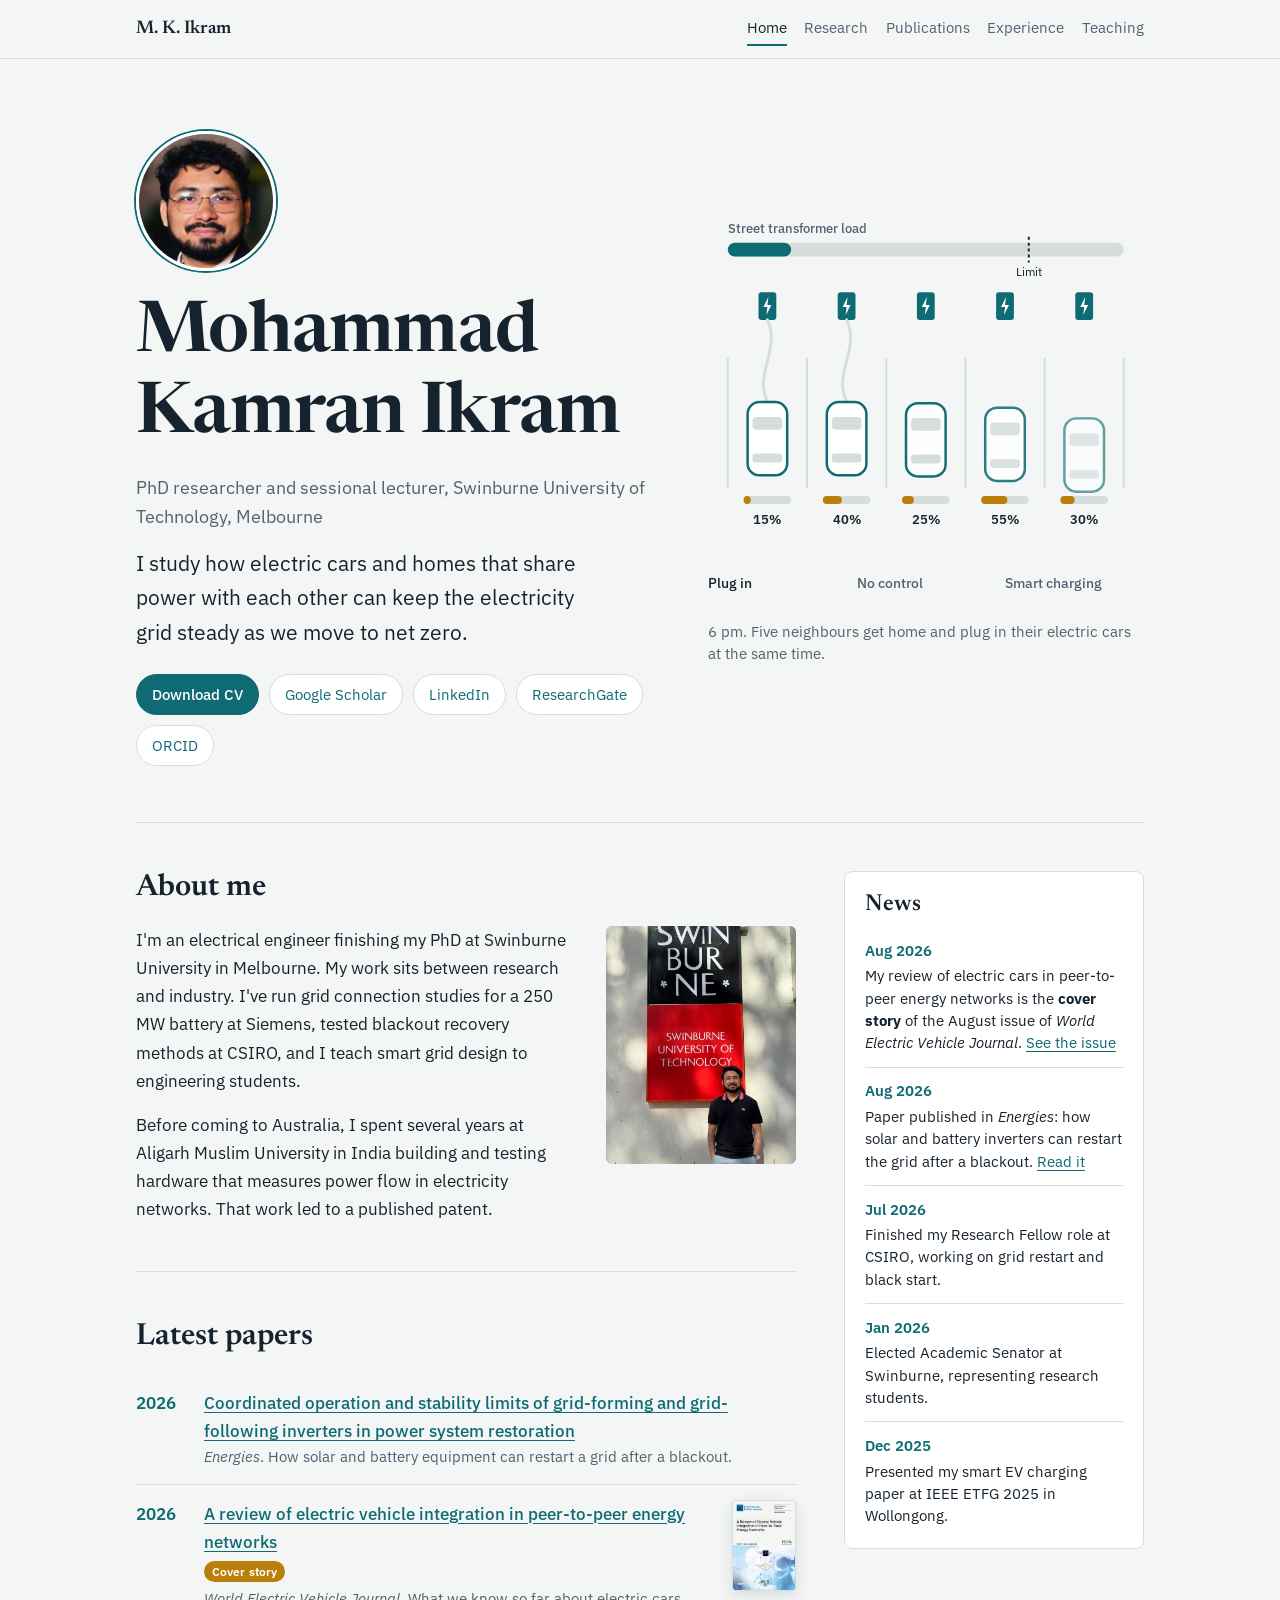
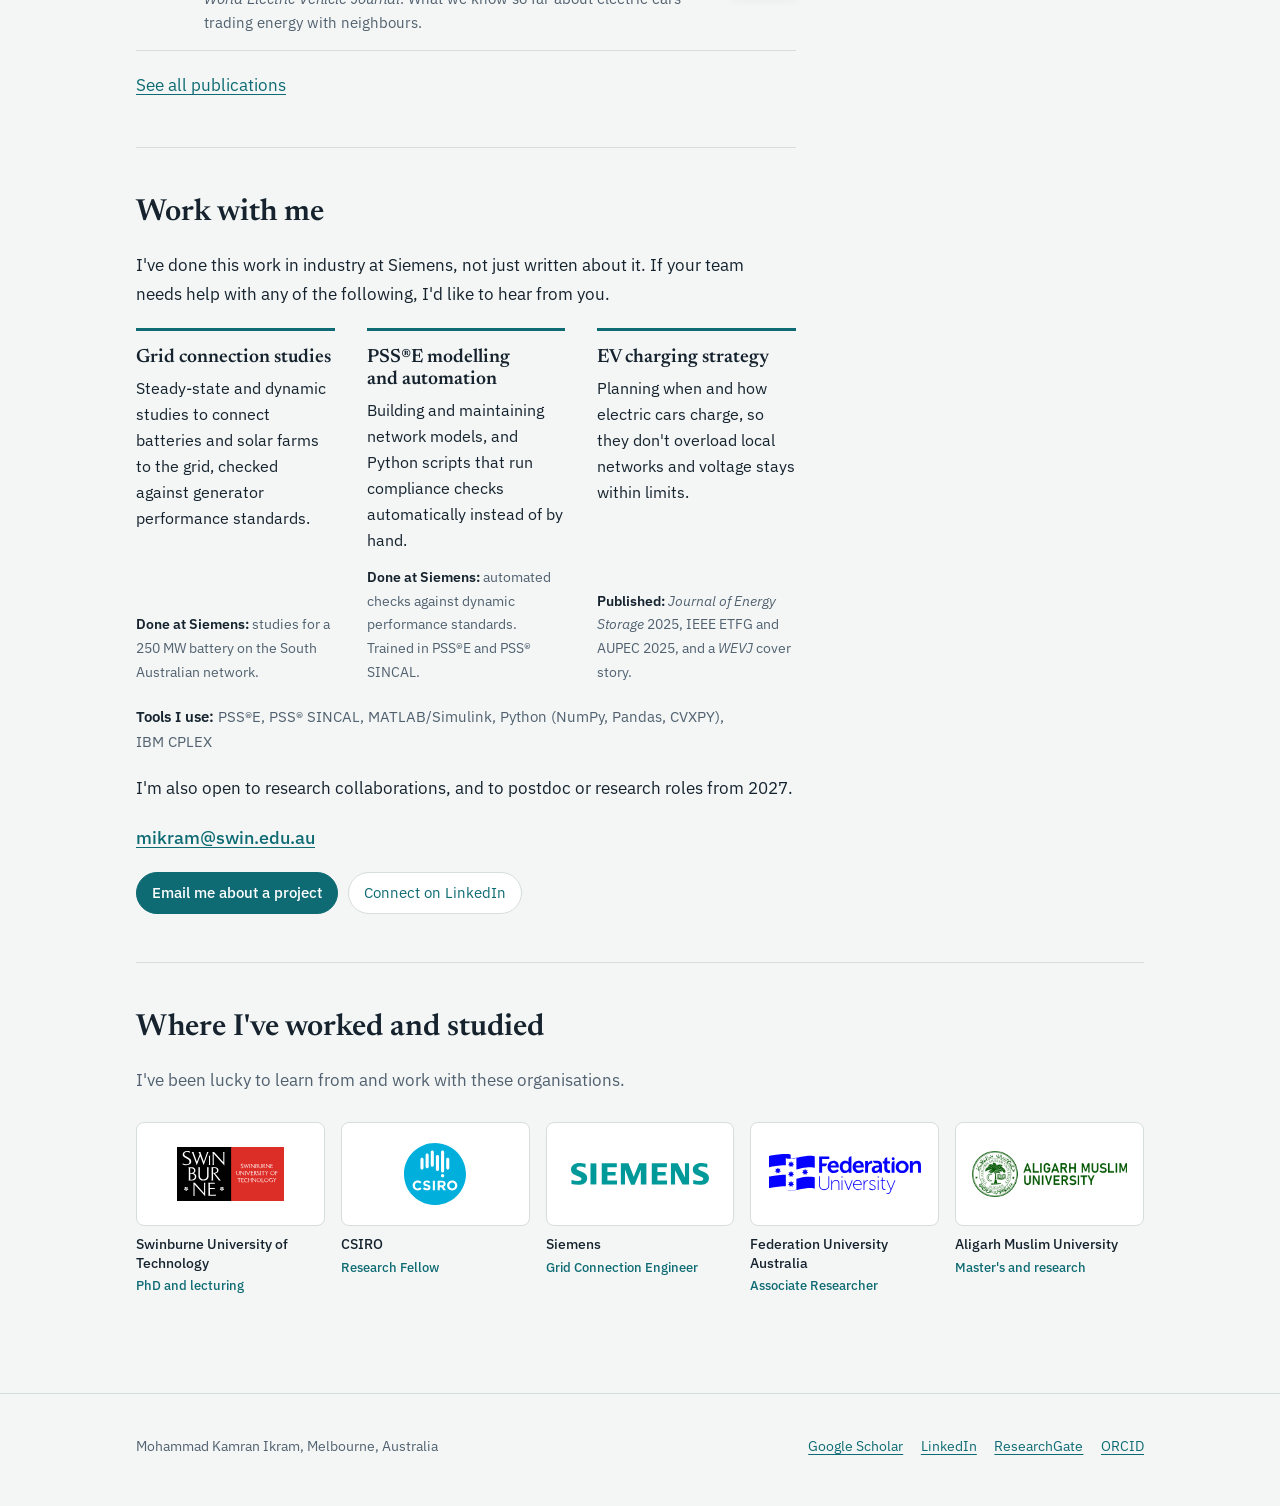
==== index.html @ 66c436cf "Preview: News as a sidebar on the home page Co-Authored-By: Claude Opus 5.5 <noreply@anthropic.com> " ====
<!doctype html>
<html lang="en">
<head>
<meta charset="utf-8">
<meta name="color-scheme" content="only light">
<meta name="theme-color" content="#F3F6F5">
<meta name="viewport" content="width=device-width, initial-scale=1, viewport-fit=cover">
<title>Mohammad Kamran Ikram</title>
<meta name="description" content="Mohammad Kamran Ikram, PhD researcher at Swinburne University. Electric cars, neighbours sharing energy, and restarting the grid after blackouts.">
<link rel="icon" href="favicon.svg" type="image/svg+xml">
<link rel="icon" href="favicon-32.png" sizes="32x32" type="image/png">
<link rel="apple-touch-icon" href="apple-touch-icon.png">
<link rel="canonical" href="https://kamran-ikram.github.io/">
<meta property="og:type" content="website">
<meta property="og:site_name" content="Mohammad Kamran Ikram">
<meta property="og:title" content="Mohammad Kamran Ikram">
<meta property="og:description" content="Mohammad Kamran Ikram, PhD researcher at Swinburne University. Electric cars, neighbours sharing energy, and restarting the grid after blackouts.">
<meta property="og:url" content="https://kamran-ikram.github.io/">
<meta property="og:image" content="https://kamran-ikram.github.io/images/share.jpg?v=2">
<meta property="og:image:secure_url" content="https://kamran-ikram.github.io/images/share.jpg?v=2">
<meta property="og:image:type" content="image/jpeg">
<meta property="og:image:width" content="1200">
<meta property="og:image:height" content="630">
<meta property="og:image:alt" content="Portrait of Mohammad Kamran Ikram">
<meta name="twitter:card" content="summary_large_image">
<meta name="twitter:image" content="https://kamran-ikram.github.io/images/share.jpg?v=2">
<script type="application/ld+json">
{
  "@context": "https://schema.org",
  "@type": "Person",
  "name": "Mohammad Kamran Ikram",
  "alternateName": [
    "M. K. Ikram",
    "Kamran Ikram"
  ],
  "url": "https://kamran-ikram.github.io/",
  "image": "https://kamran-ikram.github.io/images/kamran-ikram.jpg",
  "email": "mailto:mikram@swin.edu.au",
  "jobTitle": "PhD Candidate in Electrical Engineering",
  "worksFor": {
    "@type": "CollegeOrUniversity",
    "name": "Swinburne University of Technology",
    "url": "https://www.swinburne.edu.au/"
  },
  "affiliation": {
    "@type": "CollegeOrUniversity",
    "name": "Swinburne University of Technology"
  },
  "alumniOf": [
    {
      "@type": "CollegeOrUniversity",
      "name": "Aligarh Muslim University",
      "url": "https://www.amu.ac.in/"
    }
  ],
  "address": {
    "@type": "PostalAddress",
    "addressLocality": "Melbourne",
    "addressRegion": "VIC",
    "addressCountry": "AU"
  },
  "knowsAbout": [
    "Electric vehicle charging",
    "Peer-to-peer energy trading",
    "Smart grids",
    "Power system restoration",
    "Grid-forming inverters",
    "PSS/E power system simulation"
  ],
  "sameAs": [
    "https://scholar.google.com/citations?user=P8dXurkAAAAJ",
    "https://www.linkedin.com/in/mohdkamranikram",
    "https://www.researchgate.net/profile/Mohammad-Kamran-Ikram",
    "https://orcid.org/0000-0001-9830-3517"
  ]
}
</script>
<link rel="preconnect" href="https://fonts.googleapis.com">
<link rel="preconnect" href="https://fonts.gstatic.com" crossorigin>
<link rel="stylesheet" href="https://fonts.googleapis.com/css2?family=IBM+Plex+Sans:wght@400;500;600&family=Newsreader:opsz,wght@6..72,400;6..72,600&display=swap">
<link rel="stylesheet" href="style.css?v=15">
</head>
<body>

<header class="bar">
  <div class="wrap">
    <a class="me" href="index.html">M. K. Ikram</a>
    <nav aria-label="Main">
      <a href="index.html" aria-current="page">Home</a>
      <a href="research.html">Research</a>
      <a href="publications.html">Publications</a>
      <a href="experience.html">Experience</a>
      <a href="teaching.html">Teaching</a>
    </nav>
  </div>
</header>

<main class="wrap">

  <div class="hero">
    <div>
      <img class="portrait" src="images/kamran-ikram.jpg" width="140" height="140" alt="Portrait of Mohammad Kamran Ikram">
      <h1>Mohammad Kamran Ikram</h1>
      <p class="role">PhD researcher and sessional lecturer, Swinburne University of Technology, Melbourne</p>
      <p class="lede">I study how electric cars and homes that share power with each other can keep the electricity grid steady as we move to net zero.</p>
      <div class="links">
        <a class="primary" href="Mohammad-Kamran-Ikram-CV.pdf">Download CV</a>
        <a href="https://scholar.google.com/citations?user=P8dXurkAAAAJ&amp;hl=en">Google Scholar</a>
        <a href="https://www.linkedin.com/in/mohdkamranikram">LinkedIn</a>
        <a href="https://www.researchgate.net/profile/Mohammad-Kamran-Ikram">ResearchGate</a>
        <a href="https://orcid.org/0000-0001-9830-3517">ORCID</a>
      </div>
    </div>

    <figure class="hub-figure" id="ev">
      <svg class="evs" id="evs" viewBox="0 0 440 350" role="img" aria-label="Animation: five electric cars plug in at 6 pm. Without control the street transformer overloads. With smart charging the emptiest batteries charge first and the load stays under the limit." data-phase="arrive">
        <!-- street transformer load gauge -->
        <text class="g-label" x="20" y="24">Street transformer load</text>
        <text class="g-warn" x="420" y="24" text-anchor="end">Overloaded</text>
        <rect class="g-track" x="20" y="34" width="400" height="14" rx="7"/>
        <rect class="g-fill" id="g-fill" x="20" y="34" width="80" height="14" rx="7"/>
        <line class="g-limit" x1="324" y1="28" x2="324" y2="54"/>
        <text class="g-limit-label" x="324" y="68" text-anchor="middle">Limit</text>
        <!-- parking bays, chargers, cars are drawn by the script -->
        <g id="bays"></g>
      </svg>

      <div class="day-steps" role="tablist" aria-label="Charging scenarios">
        <button type="button" role="tab" id="step-0" aria-selected="true"><span>Plug in</span><span class="st-bar"><i></i></span></button>
        <button type="button" role="tab" id="step-1" aria-selected="false"><span>No control</span><span class="st-bar"><i></i></span></button>
        <button type="button" role="tab" id="step-2" aria-selected="false"><span>Smart charging</span><span class="st-bar"><i></i></span></button>
      </div>
      <figcaption id="ev-cap">6 pm. Five neighbours get home and plug in their electric cars at the same time.</figcaption>
    </figure>
  </div>

  <div class="home-cols">
  <div class="home-main">
  <section aria-labelledby="h-about">
    <h2 id="h-about">About me</h2>
    <div class="about-split">
    <div class="stack">
      <p>I'm an electrical engineer finishing my PhD at Swinburne University in Melbourne. My work sits between research and industry. I've run grid connection studies for a 250 MW battery at Siemens, tested blackout recovery methods at CSIRO, and I teach smart grid design to engineering students.</p>
      <p>Before coming to Australia, I spent several years at Aligarh Muslim University in India building and testing hardware that measures power flow in electricity networks. That work led to a published patent.</p>
    </div>
    <figure class="photo about-photo">
      <img src="images/at-swinburne.jpg" width="720" height="900" loading="lazy" alt="Mohammad standing under the Swinburne University of Technology sign">
    </figure>
    </div>
  </section>

  <section aria-labelledby="h-latest">
    <h2 id="h-latest">Latest papers</h2>
    <ul class="pubs">
      <li><span class="y">2026</span><div><a class="t" href="https://doi.org/10.3390/en19163875">Coordinated operation and stability limits of grid-forming and grid-following inverters in power system restoration</a>
        <span class="m"><em>Energies</em>. How solar and battery equipment can restart a grid after a blackout.</span></div></li>
      <li class="has-cover"><span class="y">2026</span><div><a class="t" href="https://doi.org/10.3390/wevj17080383">A review of electric vehicle integration in peer-to-peer energy networks</a> <span class="badge-cover">Cover story</span>
        <span class="m"><em>World Electric Vehicle Journal</em>. What we know so far about electric cars trading energy with neighbours.</span></div>
        <a class="pub-cover" href="https://www.mdpi.com/2032-6653/17/8"><img src="images/wevj-cover-2026.jpg" width="420" height="603" loading="lazy" alt="Cover of World Electric Vehicle Journal, Volume 17, Issue 8, August 2026, featuring the review on electric vehicle integration in peer-to-peer energy networks"></a></li>
    </ul>
    <p><a href="publications.html">See all publications</a></p>
  </section>

  <section id="work" aria-labelledby="h-work">
    <h2 id="h-work">Work with me</h2>
    <p class="work-intro">I've done this work in industry at Siemens, not just written about it. If your team needs help with any of the following, I'd like to hear from you.</p>
    <div class="services">
      <article class="service">
        <h3>Grid connection studies</h3>
        <p>Steady-state and dynamic studies to connect batteries and solar farms to the grid, checked against generator performance standards.</p>
        <p class="proof"><span>Done at Siemens:</span> studies for a 250 MW battery on the South Australian network.</p>
      </article>
      <article class="service">
        <h3>PSS®E modelling and automation</h3>
        <p>Building and maintaining network models, and Python scripts that run compliance checks automatically instead of by hand.</p>
        <p class="proof"><span>Done at Siemens:</span> automated checks against dynamic performance standards. Trained in PSS®E and PSS® SINCAL.</p>
      </article>
      <article class="service">
        <h3>EV charging strategy</h3>
        <p>Planning when and how electric cars charge, so they don't overload local networks and voltage stays within limits.</p>
        <p class="proof"><span>Published:</span> <em>Journal of Energy Storage</em> 2025, IEEE ETFG and AUPEC 2025, and a <em>WEVJ</em> cover story.</p>
      </article>
    </div>
    <p class="tools"><span>Tools I use:</span> PSS®E, PSS® SINCAL, MATLAB/Simulink, Python (NumPy, Pandas, CVXPY), IBM CPLEX</p>
    <p>I'm also open to research collaborations, and to postdoc or research roles from 2027.</p>
    <p class="email" id="contact"><a href="mailto:mikram@swin.edu.au">mikram@swin.edu.au</a></p>
    <div class="links">
      <a class="primary" href="mailto:mikram@swin.edu.au?subject=Project%20enquiry">Email me about a project</a>
      <a href="https://www.linkedin.com/in/mohdkamranikram">Connect on LinkedIn</a>
    </div>
  </section>
  </div>

  <aside class="home-news" aria-labelledby="h-news">
    <h2 id="h-news">News</h2>
    <!-- Add new items at the top. Keep 3 to 5 and delete the oldest. -->
    <ul class="news">
      <li><time datetime="2026-08">Aug 2026</time><span>My review of electric cars in peer-to-peer energy networks is the <strong>cover story</strong> of the August issue of <em>World Electric Vehicle Journal</em>. <a href="https://www.mdpi.com/2032-6653/17/8">See the issue</a></span></li>
      <li><time datetime="2026-08">Aug 2026</time><span>Paper published in <em>Energies</em>: how solar and battery inverters can restart the grid after a blackout. <a href="https://doi.org/10.3390/en19163875">Read it</a></span></li>
      <li><time datetime="2026-07">Jul 2026</time><span>Finished my Research Fellow role at CSIRO, working on grid restart and black start.</span></li>
      <li><time datetime="2026-01">Jan 2026</time><span>Elected Academic Senator at Swinburne, representing research students.</span></li>
      <li><time datetime="2025-12">Dec 2025</time><span>Presented my smart EV charging paper at IEEE ETFG 2025 in Wollongong.</span></li>
    </ul>
  </aside>
  </div>

  <section class="orgs-section" aria-labelledby="h-orgs">
    <h2 id="h-orgs">Where I've worked and studied</h2>
    <p class="orgs-intro">I've been lucky to learn from and work with these organisations.</p>
    <ul class="orgs">
      <li><a href="https://www.swinburne.edu.au/"><span class="logo"><img class="lg-swinburne" src="images/logos/swinburne.svg" alt="Swinburne University of Technology" loading="lazy"></span><span class="org-name">Swinburne University of Technology</span><span class="org-meta">PhD and lecturing</span></a></li>
      <li><a href="https://www.csiro.au/"><span class="logo"><img class="lg-csiro" src="images/logos/csiro.svg" alt="CSIRO" loading="lazy"></span><span class="org-name">CSIRO</span><span class="org-meta">Research Fellow</span></a></li>
      <li><a href="https://www.siemens.com/au/en.html"><span class="logo"><img class="lg-siemens" src="images/logos/siemens.svg" alt="Siemens" loading="lazy"></span><span class="org-name">Siemens</span><span class="org-meta">Grid Connection Engineer</span></a></li>
      <li><a href="https://federation.edu.au/"><span class="logo"><img class="lg-federation" src="images/logos/federation.svg" alt="Federation University Australia" loading="lazy"></span><span class="org-name">Federation University Australia</span><span class="org-meta">Associate Researcher</span></a></li>
      <li><a href="https://www.amu.ac.in/"><span class="logo"><img class="lg-amu" src="images/logos/amu.svg" alt="Aligarh Muslim University" loading="lazy"></span><span class="org-name">Aligarh Muslim University</span><span class="org-meta">Master's and research</span></a></li>
    </ul>
  </section>

</main>

<footer>
  <div class="wrap">
    <span>Mohammad Kamran Ikram, Melbourne, Australia</span>
    <span class="foot-links"><a href="https://scholar.google.com/citations?user=P8dXurkAAAAJ&amp;hl=en">Google Scholar</a> <a href="https://www.linkedin.com/in/mohdkamranikram">LinkedIn</a> <a href="https://www.researchgate.net/profile/Mohammad-Kamran-Ikram">ResearchGate</a> <a href="https://orcid.org/0000-0001-9830-3517">ORCID</a></span>
  </div>
</footer>

<script>
  // Five EVs plug in at 6 pm. Uncontrolled charging overloads the street transformer;
  // smart charging gives the emptiest batteries priority and keeps the load under the limit.
  (function () {
    var svg = document.getElementById('evs');
    if (!svg) return;
    var NS = 'http://www.w3.org/2000/svg';
    var bays = document.getElementById('bays');
    var gFill = document.getElementById('g-fill');
    var cap = document.getElementById('ev-cap');
    var steps = [0, 1, 2].map(function (i) { return document.getElementById('step-' + i); });

    var MAXLOAD = 50, LIMIT = 38, BASE = 8, FULL = 7, BUDGET = LIMIT - BASE - 2;
    var RATE = 1.45;                       // % of battery per kW per second
    var PARK = 232, START_Y = 276;
    var SOC0 = [15, 40, 25, 55, 30];
    var PHASES = [
      { key: 'arrive', dur: 3200, step: 0, cap: '6 pm. Five neighbours get home and plug in their electric cars at the same time.' },
      { key: 'dumb',   dur: 4200, step: 1, cap: 'Without control, every car charges at full power. The street transformer is pushed past its limit.' },
      { key: 'smart',  dur: 9800, step: 2, cap: 'With smart charging, the emptiest batteries get the most power and fuller ones slow down. The load stays under the limit.' },
      { key: 'done',   dur: 3000, step: 2, cap: 'By morning every car is charged, and the transformer never went over its limit.' }
    ];

    function el(tag, attrs, parent) {
      var e = document.createElementNS(NS, tag);
      for (var k in attrs) e.setAttribute(k, attrs[k]);
      (parent || bays).appendChild(e);
      return e;
    }

    // build the bays
    var cars = SOC0.map(function (s, i) {
      var cx = 60 + 80 * i;
      el('line', { 'class': 'bay', x1: cx - 40, y1: 150, x2: cx - 40, y2: 282 });
      if (i === 4) el('line', { 'class': 'bay', x1: cx + 40, y1: 150, x2: cx + 40, y2: 282 });
      var post = el('g', { 'class': 'post', transform: 'translate(' + cx + ' 100)' });
      el('rect', { x: -9, y: -16, width: 18, height: 28, rx: 3 }, post);
      el('path', { 'class': 'post-bolt', d: 'M1 -11 L-4 -1 H0 L-1 7 L4 -3 H0 Z' }, post);
      var cable = el('path', { 'class': 'cable', d: 'M' + cx + ' 112 C' + (cx + 14) + ' 140 ' + (cx - 14) + ' 168 ' + cx + ' 194' });
      var dots = [el('circle', { 'class': 'flow', r: 3.2 }), el('circle', { 'class': 'flow', r: 3.2 })];
      var car = el('g', { 'class': 'car' });
      el('rect', { 'class': 'body', x: -20, y: -37, width: 40, height: 74, rx: 12 }, car);
      el('rect', { 'class': 'glass', x: -15, y: -22, width: 30, height: 13, rx: 4 }, car);
      el('rect', { 'class': 'glass', x: -15, y: 15, width: 30, height: 9, rx: 3 }, car);
      var bolt = el('path', { 'class': 'car-bolt', d: 'M2 -6 L-5 3 H0 L-2 10 L5 1 H0 Z' }, car);
      el('rect', { 'class': 'soc-track', x: cx - 24, y: 290, width: 48, height: 8, rx: 4 });
      var socFill = el('rect', { 'class': 'soc-fill', x: cx - 24, y: 290, width: 10, height: 8, rx: 4 });
      var pct = el('text', { 'class': 'pct', x: cx, y: 318, 'text-anchor': 'middle' });
      var kw = el('text', { 'class': 'kw', x: cx, y: 336, 'text-anchor': 'middle' });
      return { cx: cx, i: i, soc: s, socFrom: s, y: START_Y, power: 0, flow: Math.random(),
               cable: cable, dots: dots, car: car, bolt: bolt, socFill: socFill, pct: pct, kw: kw };
    });

    var phase = 0, t = 0, gauge = BASE, last = null, running = true;
    var still = window.matchMedia && window.matchMedia('(prefers-reduced-motion: reduce)').matches;

    function ease(x) { x = Math.max(0, Math.min(1, x)); return 1 - Math.pow(1 - x, 3); }
    function lerp(a, b, f) { return a + (b - a) * f; }

    function allocate() {
      // share the spare capacity under the limit: emptier batteries get more power, fuller ones slow down
      var need = cars.map(function (c) { return Math.max(0, 100 - c.soc); });
      var w = need.map(function (n) { return Math.pow(n, 1.5); });
      var left = BUDGET, open = cars.map(function (c, i) { return need[i] > 0.5; });
      cars.forEach(function (c) { c.power = 0; });
      for (var pass = 0; pass < 3 && left > 0.01; pass++) {
        var sum = 0;
        cars.forEach(function (c, i) { if (open[i]) sum += w[i]; });
        if (!sum) break;
        var given = 0;
        cars.forEach(function (c, i) {
          if (!open[i]) return;
          var add = Math.min(FULL - c.power, left * w[i] / sum);
          c.power += add; given += add;
          if (c.power >= FULL - 0.01) open[i] = false;
        });
        left -= given;
      }
    }

    function setPhase(i) {
      phase = i; t = 0;
      var p = PHASES[i];
      svg.setAttribute('data-phase', p.key);
      cap.textContent = p.cap;
      steps.forEach(function (b, j) {
        b.setAttribute('aria-selected', j === p.step ? 'true' : 'false');
        b.querySelector('i').style.width = j < p.step ? '100%' : '0%';
      });
      cars.forEach(function (c) {
        if (p.key === 'arrive') { c.soc = SOC0[c.i]; c.y = START_Y; }
        else if (c.y > PARK) c.y = PARK;
        if (p.key === 'dumb') c.soc = SOC0[c.i];
        c.socFrom = c.soc;
      });
    }

    function step(dt) {
      var p = PHASES[phase];
      t += dt;
      cars.forEach(function (c) {
        if (p.key === 'arrive') {
          c.y = lerp(START_Y, PARK, ease((t - c.i * 280) / 1300));
          c.power = 0;
        } else if (p.key === 'dumb') {
          c.power = c.soc >= 99.5 ? 0 : FULL;
        } else if (p.key === 'done') {
          c.power = 0;
          if (t > p.dur - 1100) c.y = lerp(PARK, START_Y, ease((t - (p.dur - 1100) - c.i * 90) / 900));
        }
      });
      if (p.key === 'smart') {
        if (t < 600) cars.forEach(function (c) { c.soc = lerp(c.socFrom, SOC0[c.i], ease(t / 600)); c.power = 0; });
        else allocate();
      }
      cars.forEach(function (c) { c.soc = Math.min(100, c.soc + c.power * RATE * dt / 1000); c.flow += c.power * dt / 2600; });
      if (t >= p.dur) setPhase((phase + 1) % PHASES.length);
    }

    function draw() {
      var load = BASE + cars.reduce(function (s, c) { return s + c.power; }, 0);
      gauge += (load - gauge) * 0.08;
      gFill.setAttribute('width', (400 * gauge / MAXLOAD).toFixed(1));
      svg.classList.toggle('over', gauge > LIMIT + 0.3);
      cars.forEach(function (c) {
        var parked = c.y <= PARK + 1;
        c.car.setAttribute('transform', 'translate(' + c.cx + ' ' + c.y.toFixed(1) + ')');
        c.car.setAttribute('opacity', (1 - (c.y - PARK) / (START_Y - PARK)).toFixed(2));
        c.cable.classList.toggle('on', parked);
        c.cable.classList.toggle('live', c.power > 0);
        c.bolt.style.opacity = c.power > 0 ? 1 : 0;
        c.dots.forEach(function (d, k) {
          if (c.power <= 0 || !parked) { d.style.opacity = 0; return; }
          var f = (c.flow + k * 0.5) % 1, len = c.cable.getTotalLength(), pt = c.cable.getPointAtLength(f * len);
          d.setAttribute('cx', pt.x.toFixed(1)); d.setAttribute('cy', pt.y.toFixed(1));
          d.style.opacity = f < 0.12 ? f / 0.12 : f > 0.88 ? (1 - f) / 0.12 : 1;
        });
        c.socFill.setAttribute('width', (48 * Math.max(c.soc, 8) / 100).toFixed(1));
        c.socFill.classList.toggle('full', c.soc >= 99.5);
        c.pct.textContent = Math.round(c.soc) + '%';
        c.kw.textContent = !parked && PHASES[phase].key === 'arrive' ? '' :
          c.soc >= 99.5 ? 'Full' : c.power > 0.05 ? c.power.toFixed(1) + ' kW' : '';
      });
      var p = PHASES[phase];
      if (p.step === phase || p.key === 'smart') steps[p.step].querySelector('i').style.width = (Math.min(1, t / p.dur) * 100).toFixed(1) + '%';
      if (p.key === 'done') steps[2].querySelector('i').style.width = '100%';
    }

    function loop(now) {
      if (last === null) last = now;
      var dt = Math.min(now - last, 50); last = now;
      if (running) { step(dt); draw(); }
      requestAnimationFrame(loop);
    }

    function showStill(i) {
      // reduced motion: jump straight to a representative moment of each scenario
      setPhase(i);
      var target = i === 0 ? 2000 : i === 1 ? 2500 : 4000;
      for (var k = 0; k < target; k += 20) step(20);
      gauge = BASE + cars.reduce(function (s, c) { return s + c.power; }, 0);
      draw();
    }

    steps.forEach(function (b, j) {
      b.addEventListener('click', function () { if (still) showStill(j); else setPhase(j); });
    });

    if (still) { showStill(2); return; }
    setPhase(0);
    if ('IntersectionObserver' in window) {
      new IntersectionObserver(function (e) { running = e[0].isIntersecting; }).observe(svg);
    }
    requestAnimationFrame(loop);
  })();
</script>

<!-- Visitor stats: privacy-friendly, no cookies. Dashboard at https://kamranikram.goatcounter.com -->
<script data-goatcounter="https://kamranikram.goatcounter.com/count" async src="https://gc.zgo.at/count.js"></script>
</body>
</html>
---- style.css ----
/* Layout: one calm column with a sticky top bar; the home page opens with a small drawing of a local power network. */
:root{
  --bg:#F3F6F5; --surface:#FFFFFF; --ink:#16232E; --muted:#526170;
  --line:#D5DEDC; --grid:#0E6B73; --grid-ink:#FFFFFF; --spark:#B97F0A; --logo-bg:#FFFFFF; --alert:#C2412D;
  --font-display:"Newsreader",Georgia,"Times New Roman",serif;
  --font-body:"IBM Plex Sans",system-ui,-apple-system,"Segoe UI",sans-serif;
  color-scheme:light only;
}

*{box-sizing:border-box}
html{background:var(--bg)}
body{margin:0;background:var(--bg);color:var(--ink);
  font:400 17px/1.65 var(--font-body)}
a{color:var(--grid);text-underline-offset:3px}
a:focus-visible{outline:2px solid var(--spark);outline-offset:3px;border-radius:2px}
img{max-width:100%}
.wrap{max-width:1040px;margin:0 auto;padding-inline:16px}
h1,h2,h3{font-family:var(--font-display);font-weight:600;line-height:1.15;margin:0;text-wrap:balance}
h2{font-size:1.9rem}
h3{font-size:1.2rem}
p{margin:0;max-width:68ch}
.stack{display:flex;flex-direction:column;gap:1rem}

/* top bar */
.bar{position:sticky;top:env(safe-area-inset-top,0px);z-index:5;background:var(--bg);border-bottom:1px solid var(--line)}
.bar .wrap{display:flex;gap:1.25rem;align-items:center;min-height:58px}
.bar .me{font-family:var(--font-display);font-weight:600;font-size:1.15rem;color:var(--ink);text-decoration:none;margin-right:auto;white-space:nowrap}
.bar nav{display:flex;gap:1.1rem}
.bar nav a{white-space:nowrap;text-decoration:none;font-size:.95rem;color:var(--muted);padding-block:.2rem;border-bottom:2px solid transparent}
.bar nav a:hover{color:var(--ink)}
.bar nav a[aria-current="page"]{color:var(--ink);border-bottom-color:var(--grid)}

main{padding-block:0 3rem}
section{padding-block:3rem;border-top:1px solid var(--line);display:flex;flex-direction:column;gap:1.25rem}

/* page heading on inner pages */
.pagehead{padding-block:3.5rem 2.5rem;display:flex;flex-direction:column;gap:.9rem}
.pagehead h1{font-size:clamp(2.2rem,5vw,3.4rem)}
.pagehead p{font-size:1.15rem;color:var(--muted);max-width:56ch}

/* photos */
.pagehead.split{display:grid;grid-template-columns:1fr 1fr;gap:2.5rem;align-items:center}
.pagehead.split .photo{align-self:center}
.ph-text{display:flex;flex-direction:column;gap:.9rem;min-width:0}
.photo{margin:0;display:block;min-width:0;align-self:start}
.photo img{display:block;width:100%;height:auto;max-width:100%;object-fit:cover;border-radius:6px;background:var(--line)}
.photo figcaption{color:var(--muted);font-size:.88rem;margin-top:.55rem}
.photo.wide{margin-bottom:1rem}
.about-split{display:grid;grid-template-columns:1fr 280px;gap:2.5rem;align-items:start}
.about-photo img{aspect-ratio:4/5;object-fit:cover}

/* home hero */
.hero{display:grid;grid-template-columns:1.1fr .9fr;gap:2.5rem;align-items:center;padding-block:4.5rem 3.5rem}
.hero > div{display:flex;flex-direction:column;gap:1rem;min-width:0}
.portrait{width:140px;height:140px;aspect-ratio:1;flex:none;align-self:flex-start;border-radius:50%;object-fit:cover;display:block;
  border:3px solid var(--surface);box-shadow:0 0 0 2px var(--grid);margin-bottom:.5rem}
.hero h1{font-size:clamp(2.6rem,6vw,4.4rem);letter-spacing:-.01em}
.hero .role{color:var(--muted);font-size:1.1rem}
.hero .lede{font-size:1.3rem;max-width:34ch}
.links{display:flex;flex-wrap:wrap;gap:.6rem;margin-top:.5rem}
.links a{border:1px solid var(--line);background:var(--surface);padding:.45rem .95rem;border-radius:999px;text-decoration:none;font-size:.95rem}
.links a.primary{background:var(--grid);border-color:var(--grid);color:var(--grid-ink);font-weight:500}

/* hero drawing: five EVs plug in at 6 pm */
.hub-figure{margin:0;justify-self:center;width:100%;max-width:440px;display:flex;flex-direction:column;gap:.9rem}
.evs{width:100%;height:auto;display:block;overflow:hidden}
.evs text{font-family:var(--font-body)}
.evs .g-label{font-size:13px;font-weight:500;fill:var(--muted)}
.evs .g-warn{font-size:13px;font-weight:600;fill:var(--alert);opacity:0;transition:opacity .3s ease}
.evs.over .g-warn{opacity:1;animation:warn 1s steps(2,jump-none) infinite}
@keyframes warn{50%{opacity:.35}}
.evs .g-track{fill:var(--line)}
.evs .g-fill{fill:var(--grid);transition:fill .4s ease}
.evs.over .g-fill{fill:var(--alert)}
.evs .g-limit{stroke:var(--ink);stroke-width:2;stroke-dasharray:3 3}
.evs .g-limit-label{font-size:12px;fill:var(--ink)}

.evs .bay{stroke:var(--line);stroke-width:2}
.evs .post rect{fill:var(--grid)}
.evs .post-bolt{fill:var(--grid-ink)}
.evs .cable{fill:none;stroke:var(--line);stroke-width:3;stroke-linecap:round;opacity:0;transition:opacity .4s ease,stroke .4s ease}
.evs .cable.on{opacity:1}
.evs .cable.live{stroke:var(--muted)}
.evs .flow{fill:var(--spark)}

.evs .car .body{fill:var(--surface);stroke:var(--grid);stroke-width:2.5}
.evs .car .glass{fill:var(--line)}
.evs .car-bolt{fill:var(--spark);transition:opacity .3s ease}

.evs .soc-track{fill:var(--line)}
.evs .soc-fill{fill:var(--spark)}
.evs .soc-fill.full{fill:var(--grid)}
.evs .pct{font-size:13px;font-weight:600;fill:var(--ink);font-variant-numeric:tabular-nums}
.evs .kw{font-size:12px;fill:var(--muted);font-variant-numeric:tabular-nums}

.day-steps{display:grid;grid-template-columns:repeat(3,minmax(0,1fr));gap:.6rem}
.day-steps button{display:flex;flex-direction:column;gap:.4rem;padding:.3rem 0;border:0;background:none;cursor:pointer;
  font:500 .88rem var(--font-body);color:var(--muted);text-align:left}
.day-steps button:hover,.day-steps button[aria-selected="true"]{color:var(--ink)}
.day-steps button:focus-visible{outline:2px solid var(--spark);outline-offset:3px;border-radius:2px}
.st-bar{display:block;height:3px;border-radius:2px;background:var(--line);overflow:hidden}
.st-bar i{display:block;height:100%;width:0;background:var(--grid)}
#ev-cap{color:var(--muted);font-size:.92rem;line-height:1.5;min-height:4.6em}

@media (prefers-reduced-motion:reduce){
  .evs.over .g-warn{animation:none}
  .evs .cable,.evs .car-bolt,.evs .g-fill,.evs .g-warn{transition:none}
}

/* cover story badge */
.badge-cover{display:inline-block;vertical-align:.15em;margin-left:.35rem;padding:.05rem .5rem;border-radius:999px;
  background:var(--spark);color:var(--surface);font-size:.72rem;font-weight:600;letter-spacing:.01em;text-decoration:none;white-space:nowrap}
a.badge-cover:hover{background:var(--ink)}
.pubs .badge-cover{margin:.35rem 0 .3rem}

/* journal cover */
.pubs li.has-cover{grid-template-columns:3.5rem minmax(0,1fr) 64px}
.pub-cover img,.feat-cover img{display:block;width:100%;height:auto;border:1px solid var(--line);border-radius:3px;
  box-shadow:0 4px 14px rgba(22,35,46,.12);transition:transform .2s ease}
.pub-cover:hover img,.feat-cover:hover img{transform:translateY(-2px)}
.featured{display:grid;grid-template-columns:180px minmax(0,1fr);gap:2rem;align-items:start}
.feat-text{display:flex;flex-direction:column;gap:.75rem;min-width:0}
.feat-meta{color:var(--muted);font-size:.95rem}
.feat-title{font-weight:600;font-size:1.1rem}
@media (max-width:600px){.featured{grid-template-columns:110px minmax(0,1fr);gap:1.1rem}.featured h2{font-size:1.5rem}}
@media (prefers-reduced-motion:reduce){.pub-cover img,.feat-cover img{transition:none}}

/* cite buttons */
.cite{display:inline-block;margin-top:.45rem;padding:.2rem .65rem;border:1px solid var(--line);border-radius:999px;background:var(--surface);
  color:var(--grid);font:500 .8rem var(--font-body);cursor:pointer}
.cite:hover{border-color:var(--grid)}
.cite:focus-visible{outline:2px solid var(--spark);outline-offset:2px}
.cite.done{background:var(--grid);border-color:var(--grid);color:var(--grid-ink)}
.bib{margin:.6rem 0 0;padding:.75rem .9rem;background:var(--surface);border:1px solid var(--line);border-radius:6px;
  font:.78rem/1.5 ui-monospace,SFMono-Regular,Menlo,Consolas,monospace;white-space:pre-wrap;overflow-x:auto;max-width:100%}

/* work with me */
.work-intro{font-size:1.08rem;max-width:62ch}
.services{display:grid;grid-template-columns:repeat(3,minmax(0,1fr));gap:1.25rem 2rem}
.service{display:flex;flex-direction:column;gap:.45rem;min-width:0;padding-top:1rem;border-top:3px solid var(--grid)}
.service p{font-size:.98rem}
.service .proof{color:var(--muted);font-size:.9rem;margin-top:auto;padding-top:.25rem}
.service .proof span,.tools span{color:var(--ink);font-weight:600}
.tools{font-size:.95rem;color:var(--muted)}
#work .links{margin-top:0}
@media (max-width:820px){
  .home-cols,.home-cols.news-left{display:flex;flex-direction:column;gap:0}
  .home-main{display:contents}
  .home-main > section{order:3}
  .home-main > section:first-child{order:1}
  .home-news,.home-cols.news-left .home-news{order:2;position:static;margin-block:0 1rem}.services{grid-template-columns:1fr}}

/* page not found */
.notfound{padding-block:4.5rem 5rem}
.nf-code{font-family:var(--font-display);font-size:4.5rem;line-height:1;color:var(--grid);font-weight:600}

/* home: main column + News sidebar (classic academic layout) */
.home-cols{display:grid;grid-template-columns:minmax(0,1fr) 300px;gap:3rem;border-top:1px solid var(--line)}
.home-cols.news-left{grid-template-columns:300px minmax(0,1fr)}
.home-cols.news-left .home-news{order:-1}
.home-main{min-width:0}
.home-main .about-split{grid-template-columns:minmax(0,1fr) 190px;gap:2rem}
.home-main > section:first-child{border-top:0}
.home-news{align-self:start;position:sticky;top:calc(env(safe-area-inset-top,0px) + 76px);margin-block:3rem;
  padding:1.25rem 1.25rem .5rem;background:var(--surface);border:1px solid var(--line);border-radius:8px;
  display:flex;flex-direction:column;gap:.5rem}
.home-news h2{font-size:1.45rem}
.home-news .news li{grid-template-columns:1fr;gap:.2rem;padding-block:.75rem;font-size:.93rem;line-height:1.5}
.home-news .news li:first-child{border-top:0}
.home-news .news li:last-child{border-bottom:0}
.home-news time{font-size:.8rem}

/* news */
.news{list-style:none;margin:0;padding:0;max-width:80ch}
.news li{display:grid;grid-template-columns:6.5rem minmax(0,1fr);gap:1rem;padding-block:.75rem;border-bottom:1px solid var(--line)}
.news li:first-child{border-top:1px solid var(--line)}
.news time{color:var(--grid);font-weight:600;font-size:.93rem;font-variant-numeric:tabular-nums;padding-top:.05rem}
@media (max-width:480px){.news li{grid-template-columns:1fr;gap:.15rem}}


/* research themes */
.themes{display:grid;grid-template-columns:repeat(3,1fr);gap:1.5rem}
.theme{border-left:3px solid var(--grid);padding-left:1rem;display:flex;flex-direction:column;gap:.4rem;min-width:0}
.theme p{color:var(--muted);font-size:.98rem}

.topic{display:grid;grid-template-columns:240px 1fr;gap:2rem}
.topic .side{display:flex;flex-direction:column;gap:.5rem}
.topic .side .tag{color:var(--muted);font-size:.9rem}
.topic .body{display:flex;flex-direction:column;gap:1rem;min-width:0}
.topic .body h3{font-family:var(--font-body);font-size:.95rem;font-weight:600;color:var(--muted)}
.why{background:var(--surface);border:1px solid var(--line);border-radius:8px;padding:1rem 1.1rem}

/* publications */
.count{color:var(--muted)}
.pubgroup{display:flex;flex-direction:column;gap:.25rem}
.pubgroup h2{font-size:1.4rem;margin-bottom:.25rem}
.pubs{list-style:none;margin:0;padding:0}
.pubs li{padding-block:.9rem;border-bottom:1px solid var(--line);max-width:80ch;display:grid;grid-template-columns:3.5rem 1fr;gap:.75rem}
.pubs .y{font-variant-numeric:tabular-nums;color:var(--grid);font-weight:600}
.pubs .t{font-weight:500;display:block}
.pubs .m{color:var(--muted);font-size:.93rem;display:block}
.pubs .plain-note{font-size:.93rem;display:block;margin-top:.25rem}

/* timeline */
.timeline{list-style:none;margin:0;padding:0}
.timeline li{display:grid;grid-template-columns:160px 1fr;gap:1.25rem;padding-block:1.1rem;border-bottom:1px solid var(--line)}
.timeline .when{color:var(--muted);font-size:.93rem;font-variant-numeric:tabular-nums}
.timeline li > div{display:flex;flex-direction:column;gap:.2rem;min-width:0}
.timeline .org{color:var(--muted);font-size:.95rem}
.timeline p{font-size:.98rem;margin-top:.2rem}

.two{display:grid;grid-template-columns:1fr 1fr;gap:2.5rem}
.two > div{display:flex;flex-direction:column;gap:1rem;min-width:0}
.plain{margin:0;padding-left:1.1rem;display:flex;flex-direction:column;gap:.5rem}

.email{font-size:1.15rem;font-weight:500}

/* organisations strip */
.orgs-intro{color:var(--muted)}
.orgs{list-style:none;margin:.5rem 0 0;padding:0;display:grid;grid-template-columns:repeat(5,minmax(0,1fr));gap:1rem}
.orgs li{min-width:0}
.orgs a{display:flex;flex-direction:column;gap:.6rem;height:100%;text-decoration:none;color:var(--ink)}
.orgs .logo{display:flex;align-items:center;justify-content:center;height:104px;padding:12px 16px;
  background:var(--logo-bg);border:1px solid var(--line);border-radius:8px;transition:border-color .2s ease}
.orgs a:hover .logo{border-color:var(--grid)}
.orgs .logo img{display:block;width:auto;max-width:100%;object-fit:contain}
.orgs .lg-swinburne{height:54px}
.orgs .lg-csiro{height:62px}
.orgs .lg-siemens{height:22px}
.orgs .lg-federation{height:40px}
.orgs .lg-amu{height:46px}
.orgs .org-name{font-size:.88rem;font-weight:500;line-height:1.3}
.orgs .org-meta{font-size:.82rem;color:var(--grid);font-weight:500;margin-top:-.4rem}

footer{padding-block:2.5rem 3rem;border-top:1px solid var(--line);color:var(--muted);font-size:.9rem}
footer .wrap{display:flex;flex-wrap:wrap;gap:1rem;justify-content:space-between}
.foot-links{display:flex;flex-wrap:wrap;gap:1.1rem}

@media (max-width:820px){
  .hero{grid-template-columns:1fr;padding-block:2rem 2.5rem}
  .hub-figure{max-width:340px}
  .portrait{width:112px;height:112px}
  .themes,.two{grid-template-columns:1fr}
  .pagehead.split{grid-template-columns:1fr;gap:1.5rem;padding-block:2.5rem 2rem}
  .about-split{grid-template-columns:1fr}
  .about-photo{max-width:280px}
  .orgs{grid-template-columns:repeat(2,minmax(0,1fr))}
  .orgs li:last-child{grid-column:1/-1}
  .topic{grid-template-columns:1fr;gap:1rem}
  .timeline li{grid-template-columns:1fr;gap:.25rem}
  .bar .wrap{flex-wrap:wrap;padding-block:.6rem;gap:.4rem 1.25rem}
  .bar nav{flex-wrap:wrap;gap:.15rem 1.1rem;max-width:100%}
}
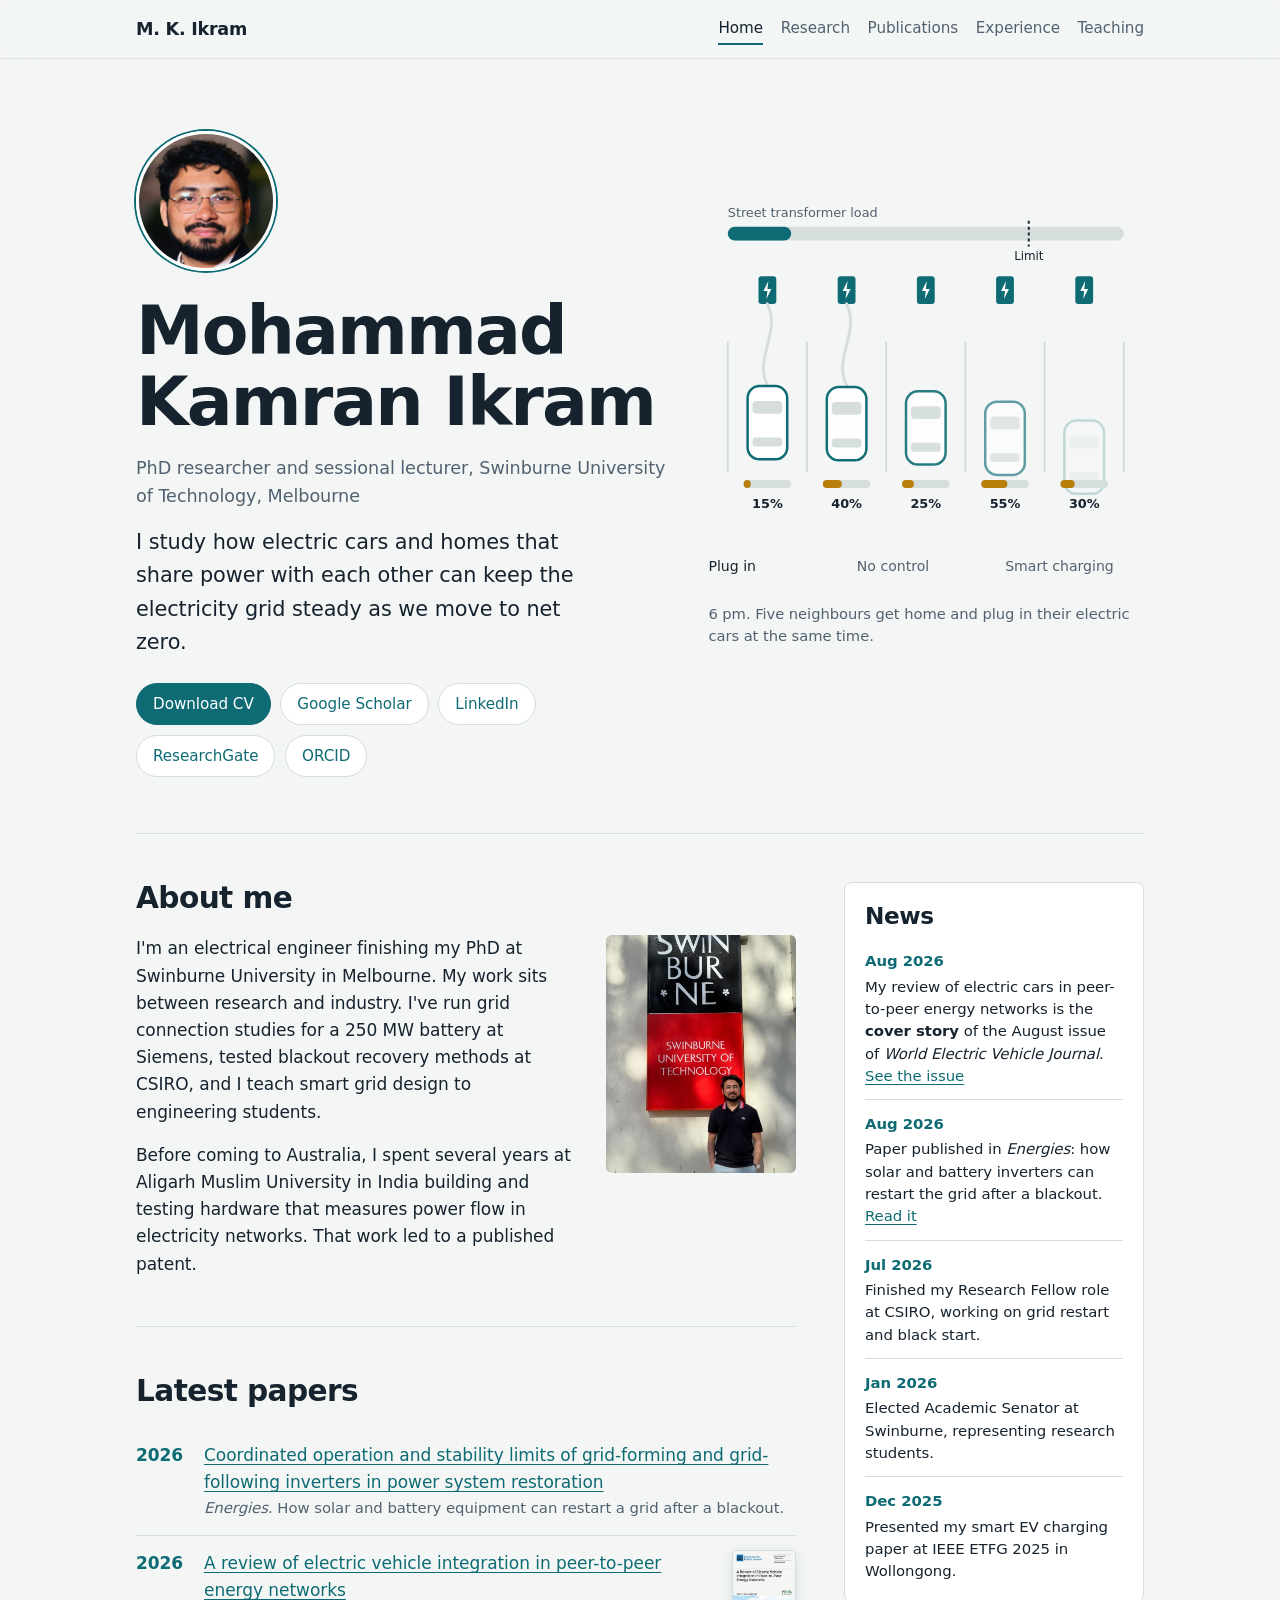
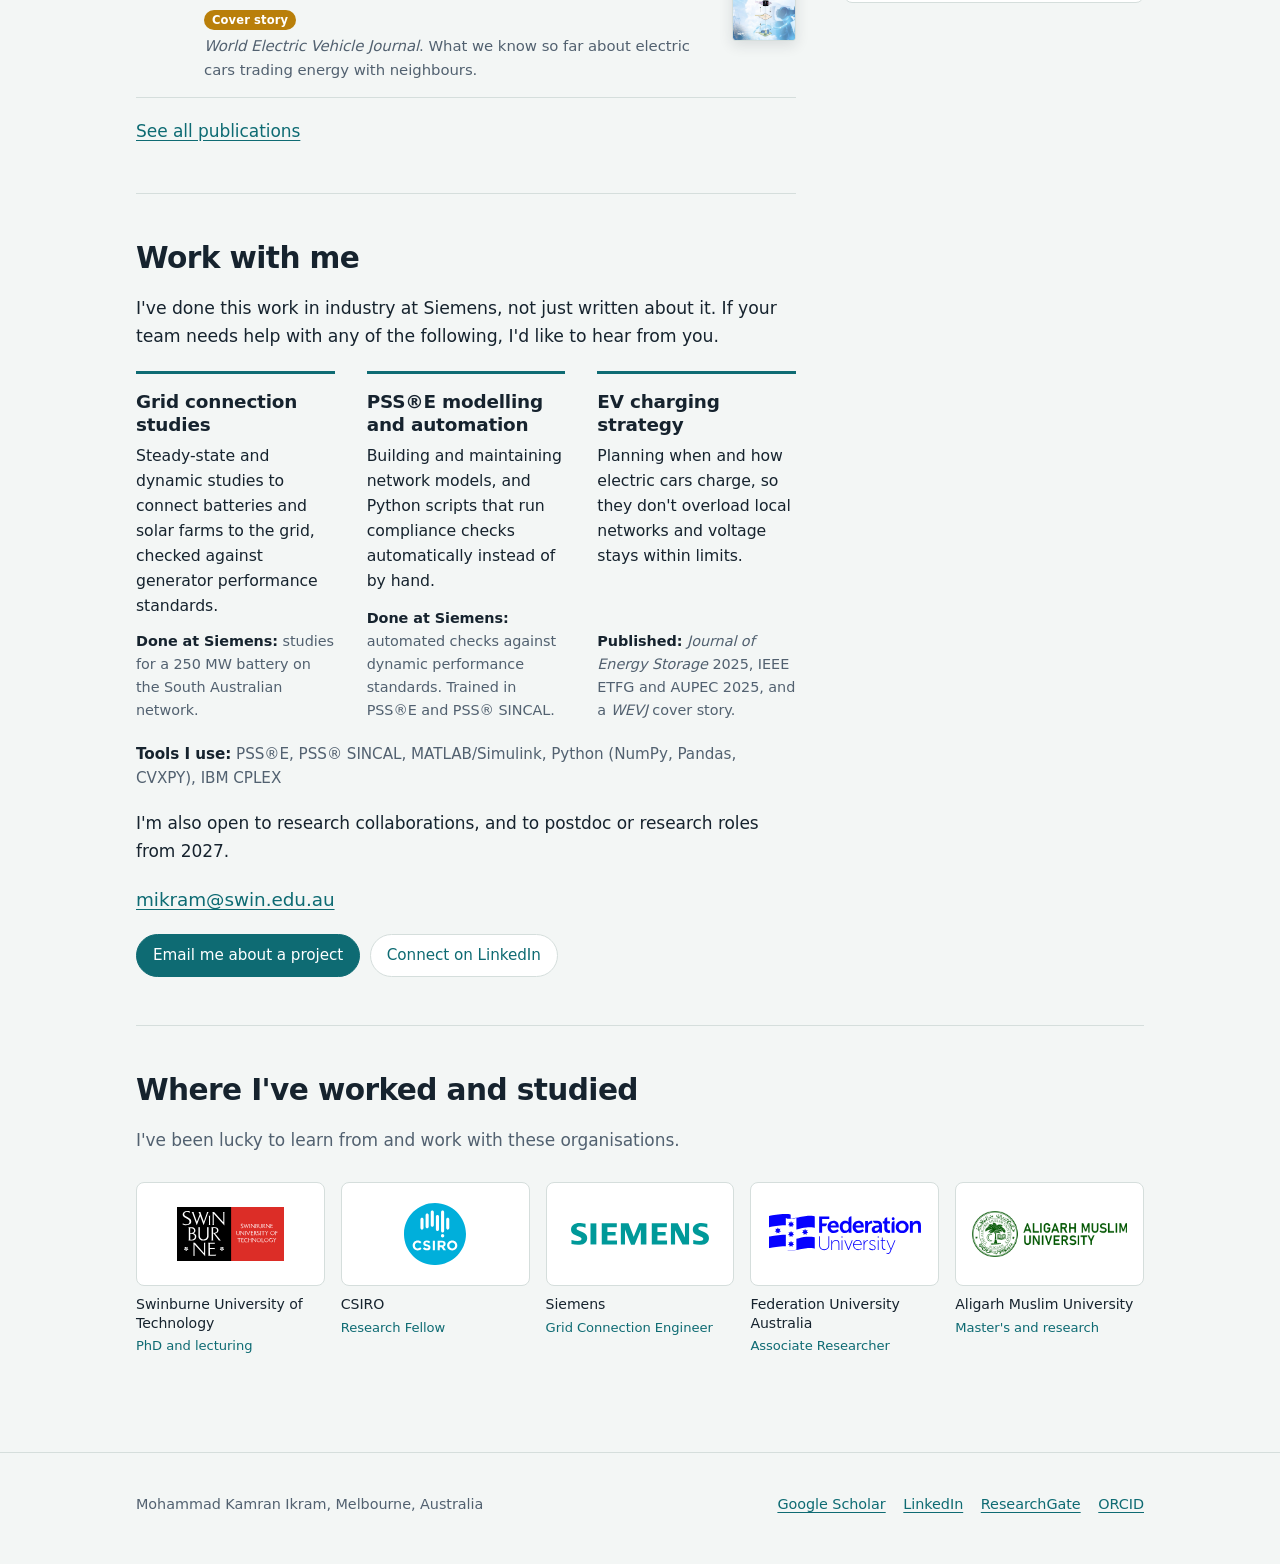
==== commit 4d3babc1: "Preview: Apple design principles (system font, glass bar, press feedback, play-once animation, acces" ====
--- a/index.html
+++ b/index.html
@@ -75,10 +75,7 @@
   ]
 }
 </script>
-<link rel="preconnect" href="https://fonts.googleapis.com">
-<link rel="preconnect" href="https://fonts.gstatic.com" crossorigin>
-<link rel="stylesheet" href="https://fonts.googleapis.com/css2?family=IBM+Plex+Sans:wght@400;500;600&family=Newsreader:opsz,wght@6..72,400;6..72,600&display=swap">
-<link rel="stylesheet" href="style.css?v=15">
+<link rel="stylesheet" href="style.css?v=16">
 </head>
 <body>
 
@@ -131,6 +128,7 @@
         <button type="button" role="tab" id="step-2" aria-selected="false"><span>Smart charging</span><span class="st-bar"><i></i></span></button>
       </div>
       <figcaption id="ev-cap">6 pm. Five neighbours get home and plug in their electric cars at the same time.</figcaption>
+      <button type="button" class="ev-replay" id="ev-replay" aria-hidden="true" tabindex="-1">↻ Play again</button>
     </figure>
   </div>
 
@@ -278,7 +276,16 @@
                cable: cable, dots: dots, car: car, bolt: bolt, socFill: socFill, pct: pct, kw: kw };
     });
 
-    var phase = 0, t = 0, gauge = BASE, last = null, running = true;
+    var phase = 0, t = 0, gauge = BASE, last = null, running = true, finished = false;
+    var replay = document.getElementById('ev-replay');
+    function finish() {
+      finished = true; t = PHASES[phase].dur;
+      replay.classList.add('show'); replay.removeAttribute('aria-hidden'); replay.removeAttribute('tabindex');
+    }
+    function restart(j) {
+      finished = false; replay.classList.remove('show'); replay.setAttribute('aria-hidden', 'true'); replay.setAttribute('tabindex', '-1');
+      setPhase(j);
+    }
     var still = window.matchMedia && window.matchMedia('(prefers-reduced-motion: reduce)').matches;
 
     function ease(x) { x = Math.max(0, Math.min(1, x)); return 1 - Math.pow(1 - x, 3); }
@@ -333,7 +340,6 @@
           c.power = c.soc >= 99.5 ? 0 : FULL;
         } else if (p.key === 'done') {
           c.power = 0;
-          if (t > p.dur - 1100) c.y = lerp(PARK, START_Y, ease((t - (p.dur - 1100) - c.i * 90) / 900));
         }
       });
       if (p.key === 'smart') {
@@ -341,7 +347,7 @@
         else allocate();
       }
       cars.forEach(function (c) { c.soc = Math.min(100, c.soc + c.power * RATE * dt / 1000); c.flow += c.power * dt / 2600; });
-      if (t >= p.dur) setPhase((phase + 1) % PHASES.length);
+      if (t >= p.dur) { if (phase === PHASES.length - 1) finish(); else setPhase(phase + 1); }
     }
 
     function draw() {
@@ -376,7 +382,8 @@
     function loop(now) {
       if (last === null) last = now;
       var dt = Math.min(now - last, 50); last = now;
-      if (running) { step(dt); draw(); }
+      if (running && !finished) step(dt);
+      if (running) draw();
       requestAnimationFrame(loop);
     }
 
@@ -390,8 +397,9 @@
     }
 
     steps.forEach(function (b, j) {
-      b.addEventListener('click', function () { if (still) showStill(j); else setPhase(j); });
+      b.addEventListener('click', function () { if (still) showStill(j); else restart(j); });
     });
+    replay.addEventListener('click', function () { restart(0); });
 
     if (still) { showStill(2); return; }
     setPhase(0);
@@ -404,5 +412,6 @@
 
 <!-- Visitor stats: privacy-friendly, no cookies. Dashboard at https://kamranikram.goatcounter.com -->
 <script data-goatcounter="https://kamranikram.goatcounter.com/count" async src="https://gc.zgo.at/count.js"></script>
+<script>document.addEventListener("touchstart",function(){},{passive:true});</script>
 </body>
 </html>
--- a/style.css
+++ b/style.css
@@ -2,29 +2,36 @@
 :root{
   --bg:#F3F6F5; --surface:#FFFFFF; --ink:#16232E; --muted:#526170;
   --line:#D5DEDC; --grid:#0E6B73; --grid-ink:#FFFFFF; --spark:#B97F0A; --logo-bg:#FFFFFF; --alert:#C2412D;
-  --font-display:"Newsreader",Georgia,"Times New Roman",serif;
-  --font-body:"IBM Plex Sans",system-ui,-apple-system,"Segoe UI",sans-serif;
+  --font-display:-apple-system,BlinkMacSystemFont,"SF Pro Display","Segoe UI Variable Display","Segoe UI",system-ui,Roboto,"Helvetica Neue",Arial,sans-serif;
+  --font-body:-apple-system,BlinkMacSystemFont,"SF Pro Text","Segoe UI Variable Text","Segoe UI",system-ui,Roboto,"Helvetica Neue",Arial,sans-serif;
+  --ease-spring:cubic-bezier(.2,.9,.25,1.05);
+  --ease-out:cubic-bezier(.2,.8,.2,1);
   color-scheme:light only;
 }
 
 *{box-sizing:border-box}
 html{background:var(--bg)}
 body{margin:0;background:var(--bg);color:var(--ink);
-  font:400 17px/1.65 var(--font-body)}
+  font:400 1.0625rem/1.6 var(--font-body);letter-spacing:-.003em;
+  -webkit-font-smoothing:antialiased;-moz-osx-font-smoothing:grayscale;text-rendering:optimizeLegibility}
 a{color:var(--grid);text-underline-offset:3px}
 a:focus-visible{outline:2px solid var(--spark);outline-offset:3px;border-radius:2px}
 img{max-width:100%}
 .wrap{max-width:1040px;margin:0 auto;padding-inline:16px}
-h1,h2,h3{font-family:var(--font-display);font-weight:600;line-height:1.15;margin:0;text-wrap:balance}
-h2{font-size:1.9rem}
-h3{font-size:1.2rem}
+h1,h2,h3{font-family:var(--font-display);font-weight:600;margin:0;text-wrap:balance}
+h1{font-weight:700;line-height:1.05;letter-spacing:-.028em}
+h2{font-size:1.85rem;line-height:1.12;letter-spacing:-.02em}
+h3{font-size:1.15rem;line-height:1.25;letter-spacing:-.01em}
 p{margin:0;max-width:68ch}
 .stack{display:flex;flex-direction:column;gap:1rem}
 
 /* top bar */
 .bar{position:sticky;top:env(safe-area-inset-top,0px);z-index:5;background:var(--bg);border-bottom:1px solid var(--line)}
+@supports ((-webkit-backdrop-filter:blur(1px)) or (backdrop-filter:blur(1px))){
+  .bar{background:rgba(243,246,245,.72);-webkit-backdrop-filter:saturate(180%) blur(20px);backdrop-filter:saturate(180%) blur(20px);border-bottom-color:rgba(22,35,46,.08)}
+}
 .bar .wrap{display:flex;gap:1.25rem;align-items:center;min-height:58px}
-.bar .me{font-family:var(--font-display);font-weight:600;font-size:1.15rem;color:var(--ink);text-decoration:none;margin-right:auto;white-space:nowrap}
+.bar .me{font-family:var(--font-display);font-weight:600;font-size:1.1rem;letter-spacing:-.015em;color:var(--ink);text-decoration:none;margin-right:auto;white-space:nowrap}
 .bar nav{display:flex;gap:1.1rem}
 .bar nav a{white-space:nowrap;text-decoration:none;font-size:.95rem;color:var(--muted);padding-block:.2rem;border-bottom:2px solid transparent}
 .bar nav a:hover{color:var(--ink)}
@@ -54,11 +61,14 @@
 .hero > div{display:flex;flex-direction:column;gap:1rem;min-width:0}
 .portrait{width:140px;height:140px;aspect-ratio:1;flex:none;align-self:flex-start;border-radius:50%;object-fit:cover;display:block;
   border:3px solid var(--surface);box-shadow:0 0 0 2px var(--grid);margin-bottom:.5rem}
-.hero h1{font-size:clamp(2.6rem,6vw,4.4rem);letter-spacing:-.01em}
+.hero h1{font-size:clamp(2.6rem,6vw,4.25rem)}
 .hero .role{color:var(--muted);font-size:1.1rem}
 .hero .lede{font-size:1.3rem;max-width:34ch}
 .links{display:flex;flex-wrap:wrap;gap:.6rem;margin-top:.5rem}
-.links a{border:1px solid var(--line);background:var(--surface);padding:.45rem .95rem;border-radius:999px;text-decoration:none;font-size:.95rem}
+.links a{border:1px solid var(--line);background:var(--surface);padding:.5rem 1rem;border-radius:999px;text-decoration:none;font-size:.95rem;font-weight:500;
+  transition:transform .35s var(--ease-spring),opacity .2s var(--ease-out);-webkit-tap-highlight-color:transparent}
+.links a:hover{opacity:.85}
+.links a:active{transform:scale(.96);transition-duration:.08s}
 .links a.primary{background:var(--grid);border-color:var(--grid);color:var(--grid-ink);font-weight:500}
 
 /* hero drawing: five EVs plug in at 6 pm */
@@ -169,6 +179,25 @@
 .home-news .news li:first-child{border-top:0}
 .home-news .news li:last-child{border-bottom:0}
 .home-news time{font-size:.8rem}
+
+/* Apple-style press feedback on other controls */
+.cite,.day-steps button,.pub-cover,.feat-cover,.orgs a{-webkit-tap-highlight-color:transparent}
+.cite{transition:transform .35s var(--ease-spring)}
+.cite:active{transform:scale(.95);transition-duration:.08s}
+.orgs .logo{transition:transform .35s var(--ease-spring),border-color .2s ease}
+.orgs a:hover .logo{transform:translateY(-2px)}
+.orgs a:active .logo{transform:scale(.97);transition-duration:.08s}
+.ev-replay{display:inline-flex;align-items:center;gap:.4rem;align-self:flex-start;padding:.4rem .9rem;border:1px solid var(--line);border-radius:999px;
+  background:var(--surface);color:var(--grid);font:500 .88rem var(--font-body);cursor:pointer;opacity:0;pointer-events:none;
+  transition:opacity .3s var(--ease-out),transform .35s var(--ease-spring);-webkit-tap-highlight-color:transparent}
+.ev-replay.show{opacity:1;pointer-events:auto}
+.ev-replay:active{transform:scale(.95);transition-duration:.08s}
+.ev-replay:focus-visible{outline:2px solid var(--spark);outline-offset:2px}
+
+/* accessibility settings Apple asks you to honour */
+@media (prefers-reduced-transparency:reduce){.bar{background:var(--bg)!important;-webkit-backdrop-filter:none!important;backdrop-filter:none!important}}
+@media (prefers-contrast:more){:root{--muted:#33404C;--line:#8A9A99}.bar{border-bottom-color:var(--line)!important}}
+@media (prefers-reduced-motion:reduce){.links a,.cite,.orgs .logo,.ev-replay{transition:opacity .2s ease!important}.links a:active,.cite:active,.orgs a:active .logo,.orgs a:hover .logo{transform:none}}
 
 /* news */
 .news{list-style:none;margin:0;padding:0;max-width:80ch}
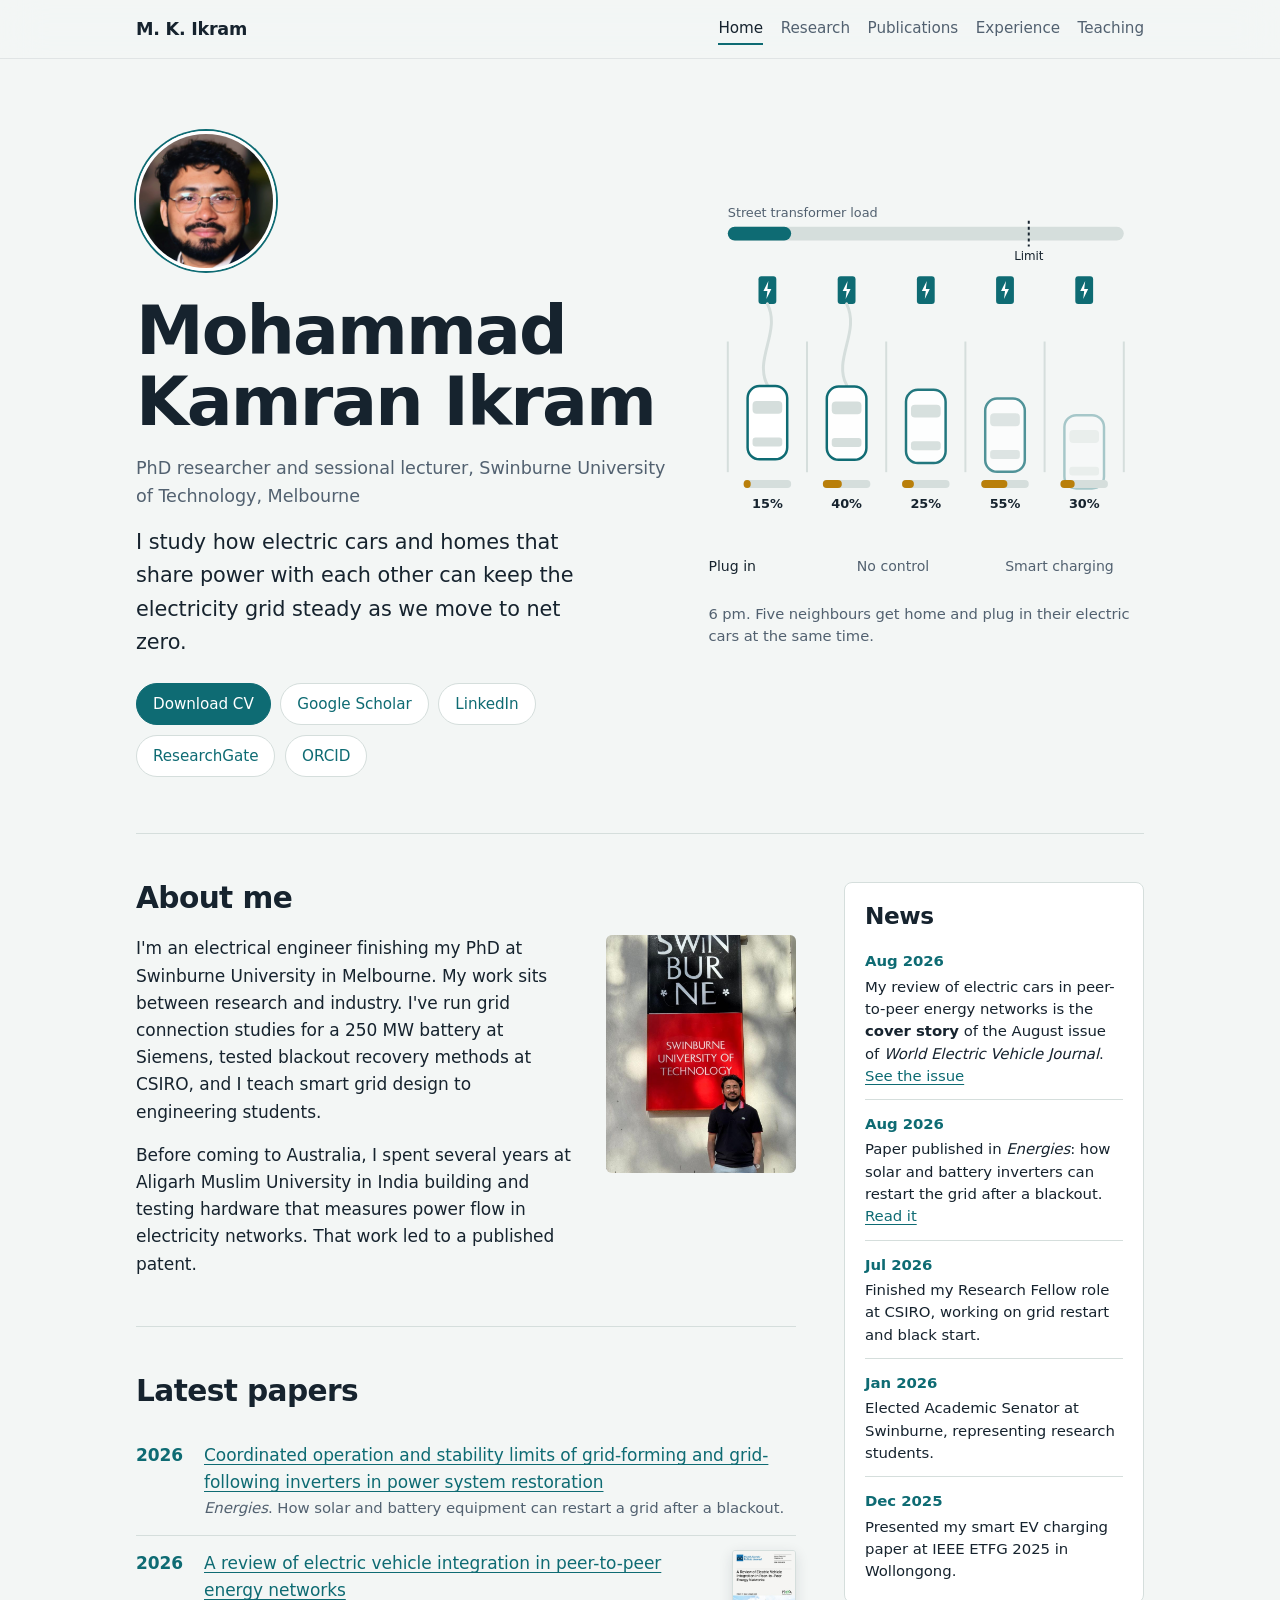
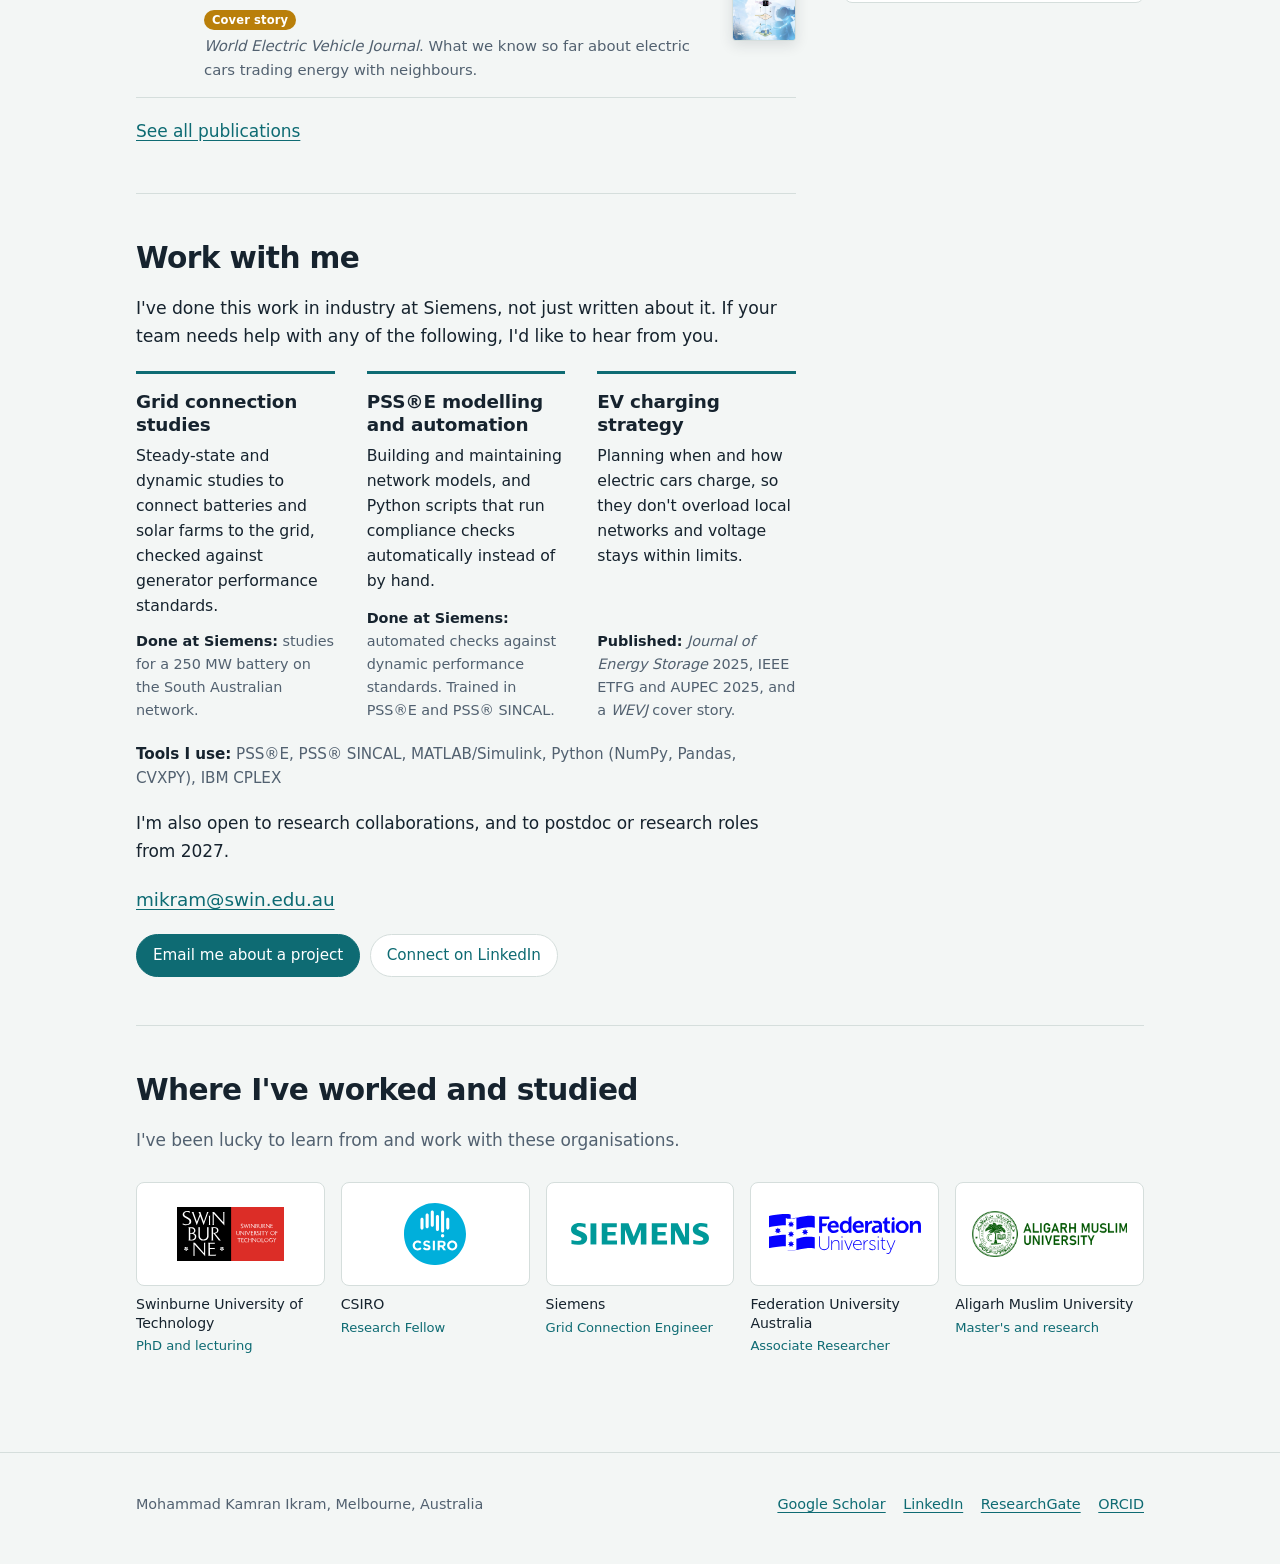
==== commit facf2512: "Fix phone layout: News stacks under About instead of squeezing the page Co-Authored-By: Claude Opus " ====
--- a/index.html
+++ b/index.html
@@ -75,7 +75,7 @@
   ]
 }
 </script>
-<link rel="stylesheet" href="style.css?v=16">
+<link rel="stylesheet" href="style.css?v=17">
 </head>
 <body>
 
--- a/style.css
+++ b/style.css
@@ -153,12 +153,6 @@
 .service .proof span,.tools span{color:var(--ink);font-weight:600}
 .tools{font-size:.95rem;color:var(--muted)}
 #work .links{margin-top:0}
-@media (max-width:820px){
-  .home-cols,.home-cols.news-left{display:flex;flex-direction:column;gap:0}
-  .home-main{display:contents}
-  .home-main > section{order:3}
-  .home-main > section:first-child{order:1}
-  .home-news,.home-cols.news-left .home-news{order:2;position:static;margin-block:0 1rem}.services{grid-template-columns:1fr}}
 
 /* page not found */
 .notfound{padding-block:4.5rem 5rem}
@@ -179,6 +173,16 @@
 .home-news .news li:first-child{border-top:0}
 .home-news .news li:last-child{border-bottom:0}
 .home-news time{font-size:.8rem}
+/* phones and small tablets: one column — About, then News, then everything else */
+@media (max-width:820px){
+  .home-cols,.home-cols.news-left{display:flex;flex-direction:column;gap:0}
+  .home-main{display:contents}
+  .home-main > section{order:3}
+  .home-main > section:first-child{order:1}
+  .home-main .about-split{grid-template-columns:1fr;gap:1.25rem}
+  .home-news,.home-cols.news-left .home-news{order:2;position:static;margin-block:0 2rem}
+  .services{grid-template-columns:1fr}
+}
 
 /* Apple-style press feedback on other controls */
 .cite,.day-steps button,.pub-cover,.feat-cover,.orgs a{-webkit-tap-highlight-color:transparent}
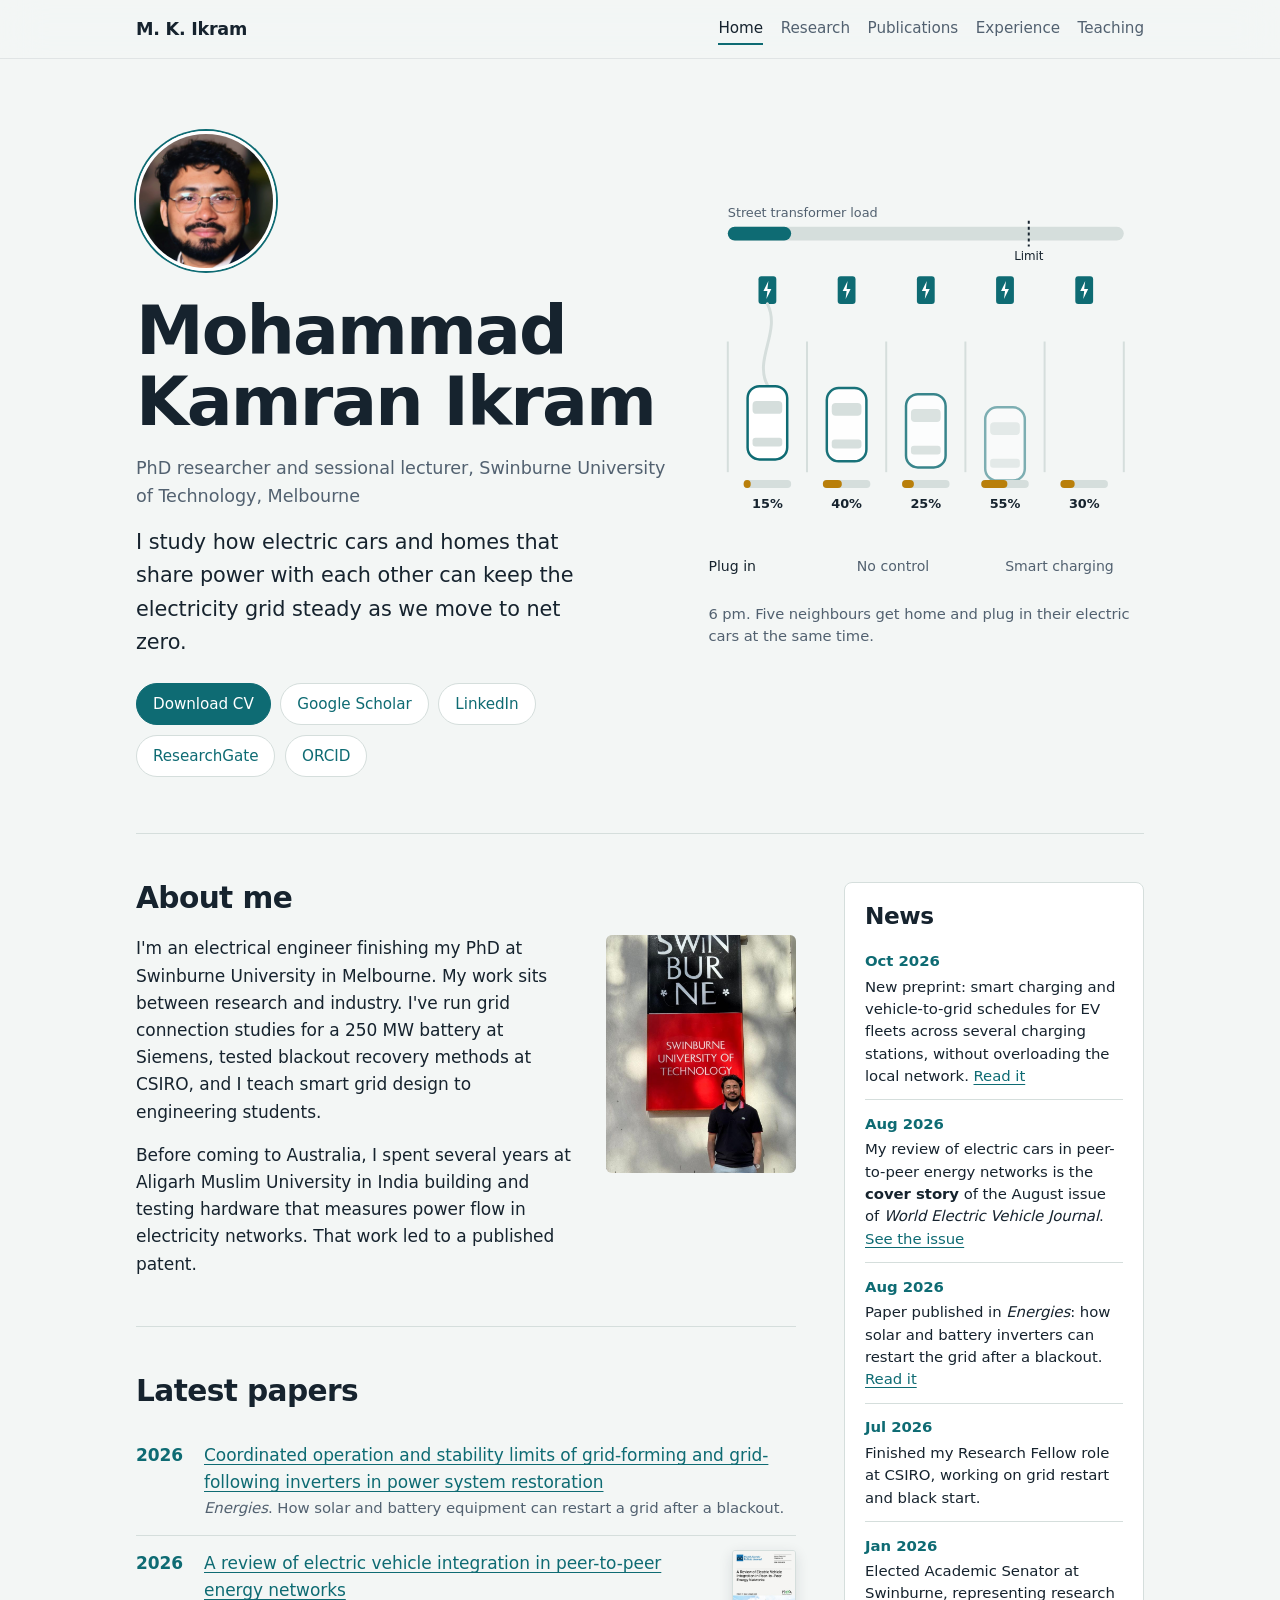
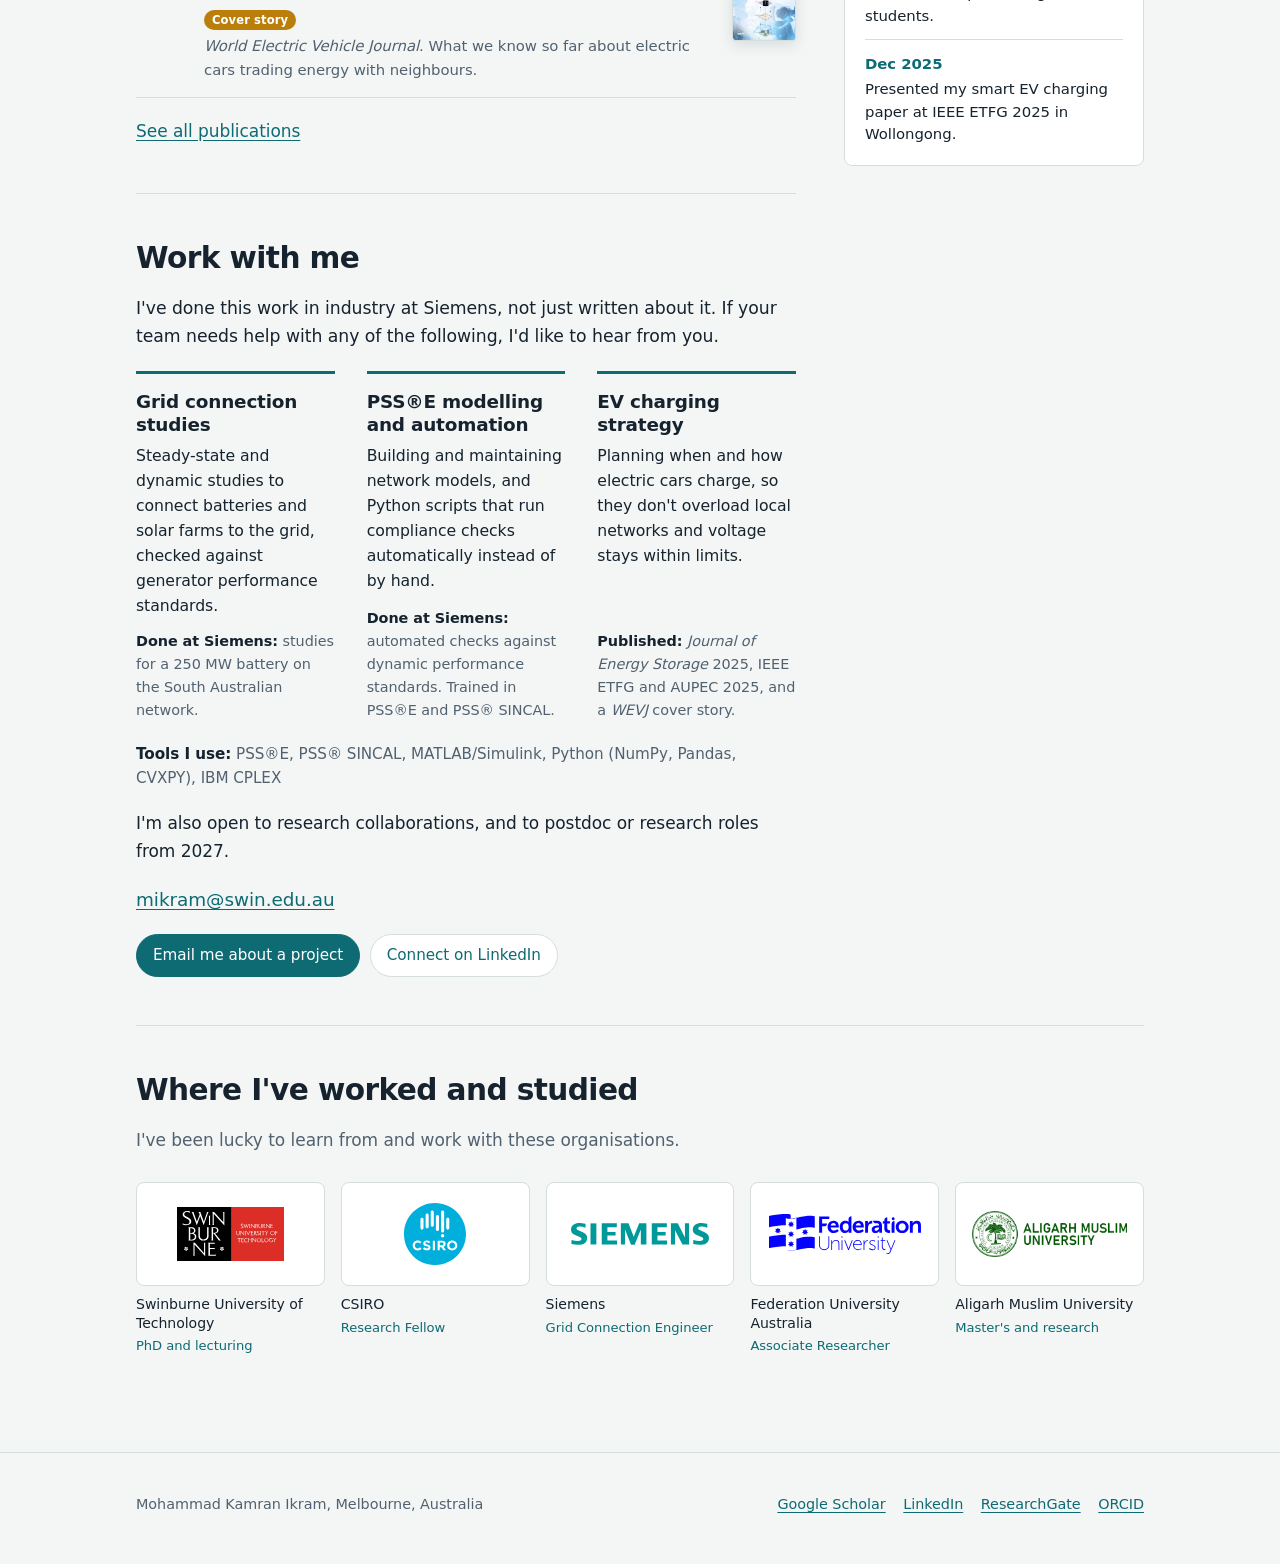
==== commit 538d9dac: "Add SSRN preprint on EV fleet charging and V2G schedules; News item Co-Authored-By: Claude Opus 5.5 " ====
--- a/index.html
+++ b/index.html
@@ -193,6 +193,7 @@
     <h2 id="h-news">News</h2>
     <!-- Add new items at the top. Keep 3 to 5 and delete the oldest. -->
     <ul class="news">
+      <li><time datetime="2026-10">Oct 2026</time><span>New preprint: smart charging and vehicle-to-grid schedules for EV fleets across several charging stations, without overloading the local network. <a href="https://doi.org/10.2139/ssrn.7602178">Read it</a></span></li>
       <li><time datetime="2026-08">Aug 2026</time><span>My review of electric cars in peer-to-peer energy networks is the <strong>cover story</strong> of the August issue of <em>World Electric Vehicle Journal</em>. <a href="https://www.mdpi.com/2032-6653/17/8">See the issue</a></span></li>
       <li><time datetime="2026-08">Aug 2026</time><span>Paper published in <em>Energies</em>: how solar and battery inverters can restart the grid after a blackout. <a href="https://doi.org/10.3390/en19163875">Read it</a></span></li>
       <li><time datetime="2026-07">Jul 2026</time><span>Finished my Research Fellow role at CSIRO, working on grid restart and black start.</span></li>
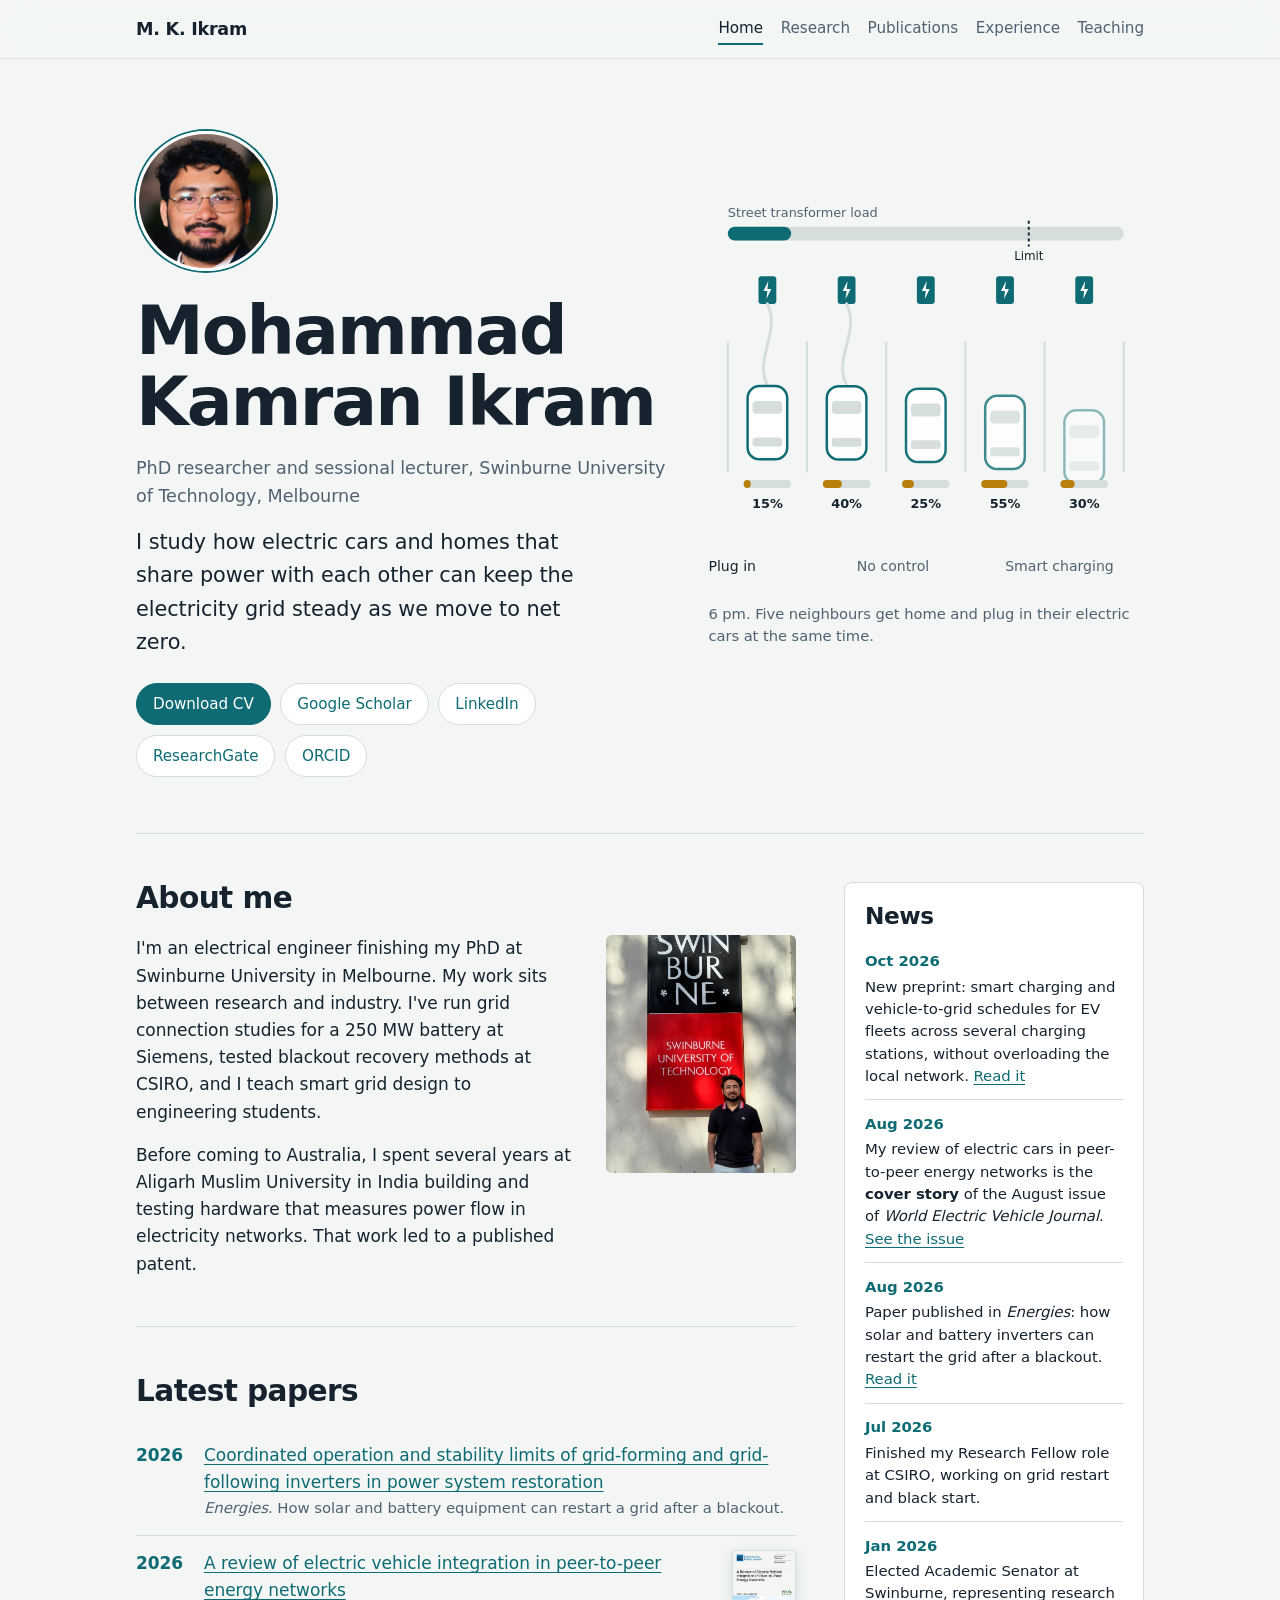
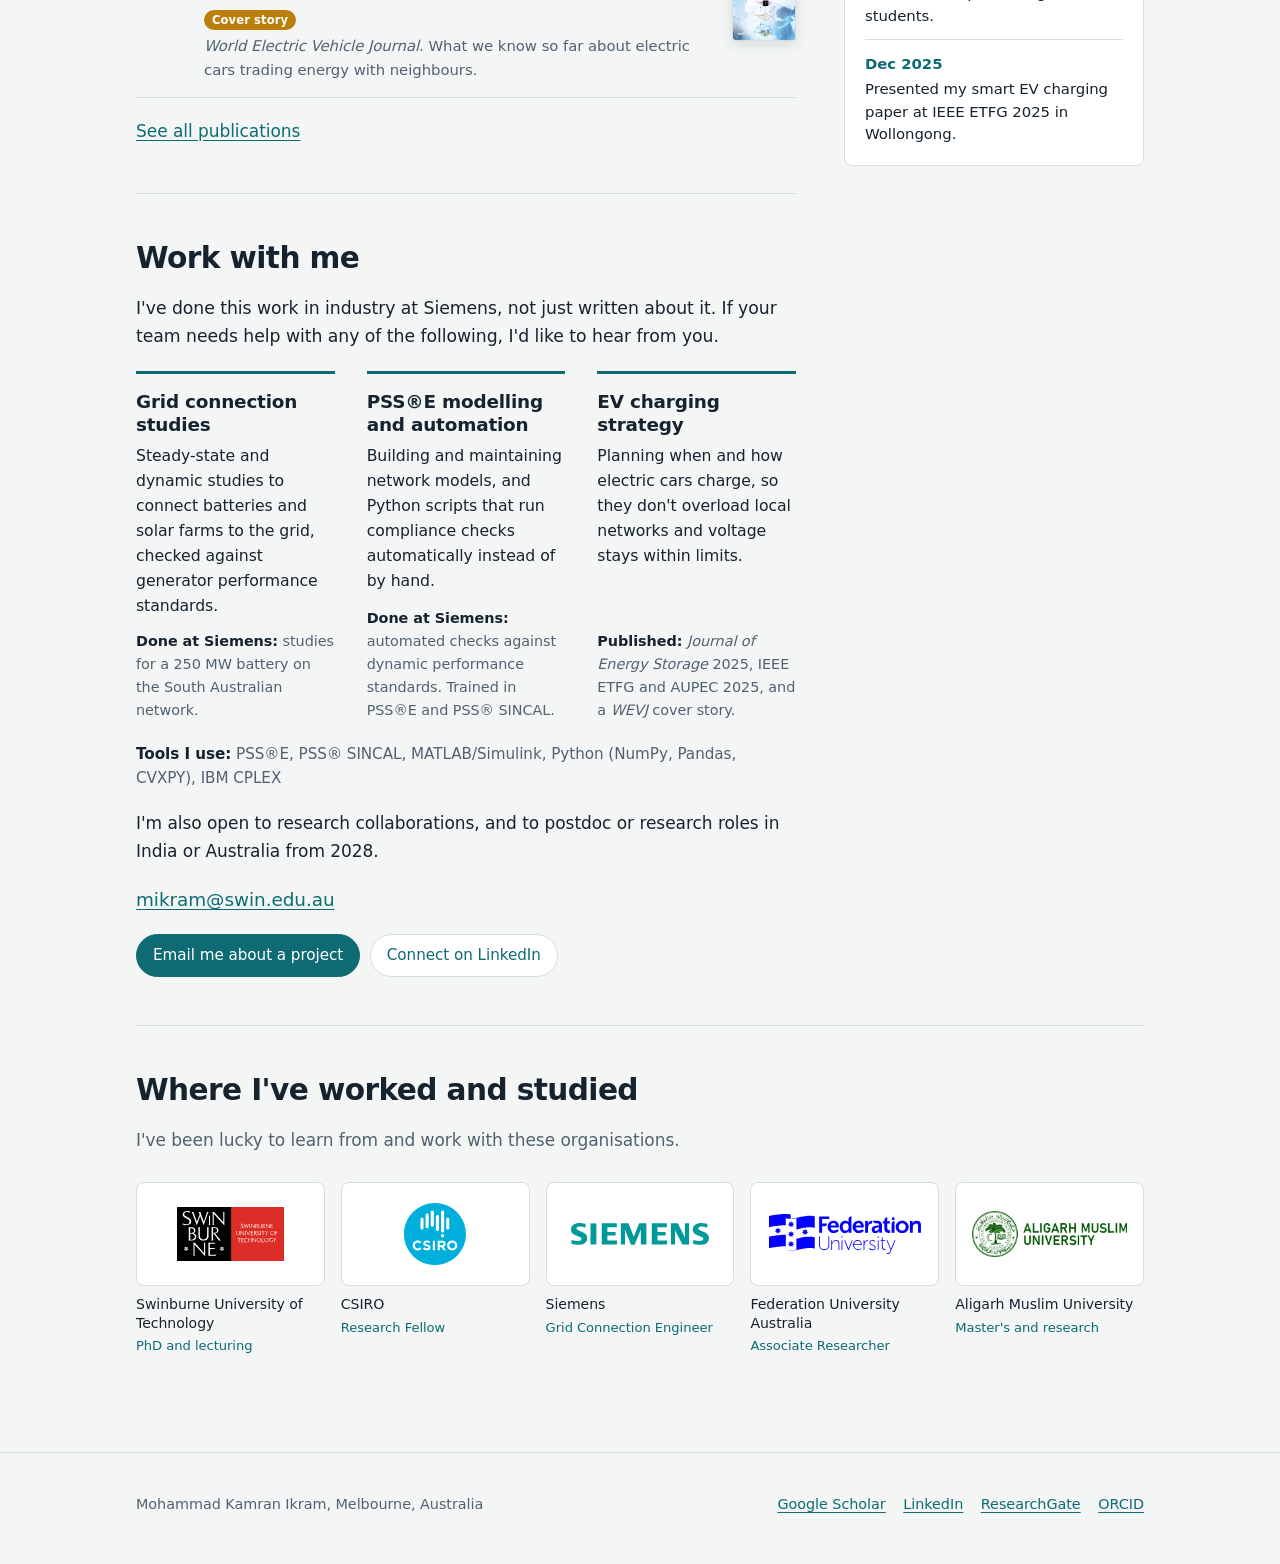
==== commit ad3876a1: "PhD end date April 2028, availability from 2028 (India or Australia); refresh public CV Co-Authored-" ====
--- a/index.html
+++ b/index.html
@@ -180,7 +180,7 @@
       </article>
     </div>
     <p class="tools"><span>Tools I use:</span> PSS®E, PSS® SINCAL, MATLAB/Simulink, Python (NumPy, Pandas, CVXPY), IBM CPLEX</p>
-    <p>I'm also open to research collaborations, and to postdoc or research roles from 2027.</p>
+    <p>I'm also open to research collaborations, and to postdoc or research roles in India or Australia from 2028.</p>
     <p class="email" id="contact"><a href="mailto:mikram@swin.edu.au">mikram@swin.edu.au</a></p>
     <div class="links">
       <a class="primary" href="mailto:mikram@swin.edu.au?subject=Project%20enquiry">Email me about a project</a>
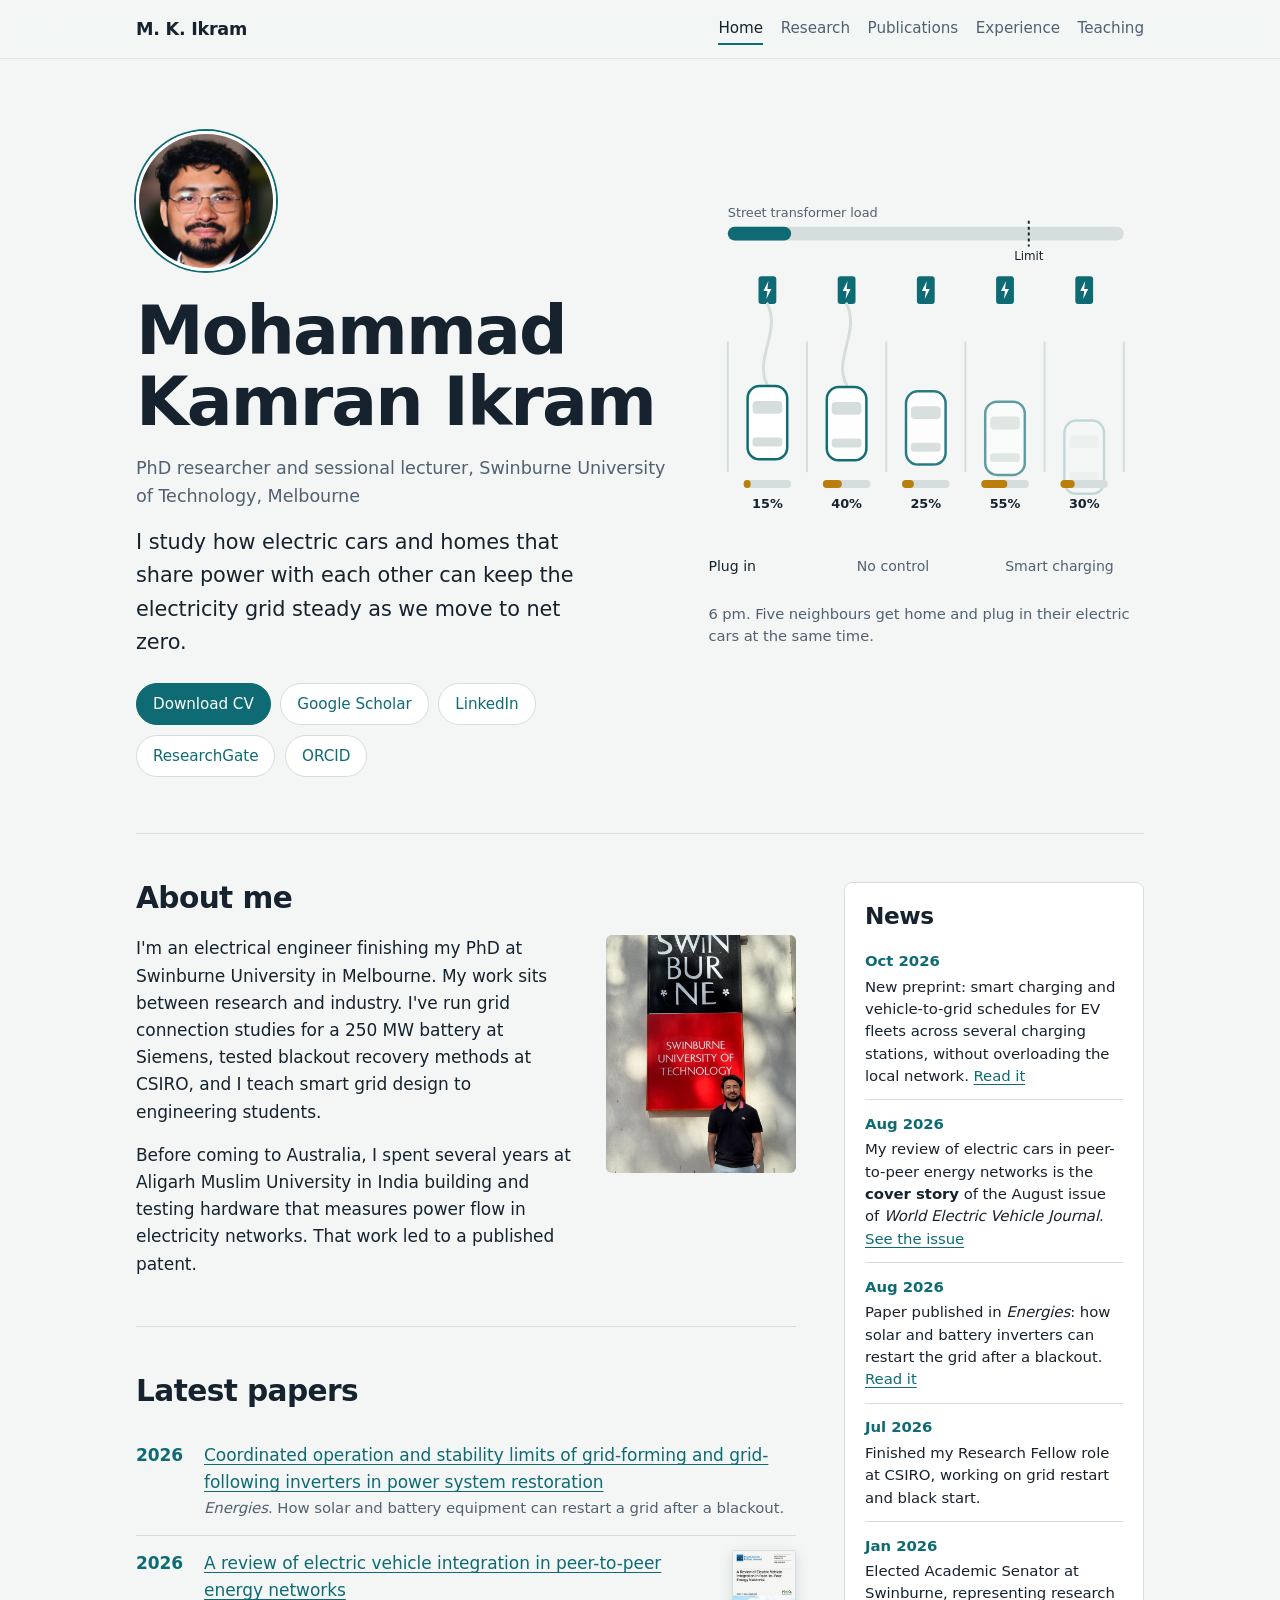
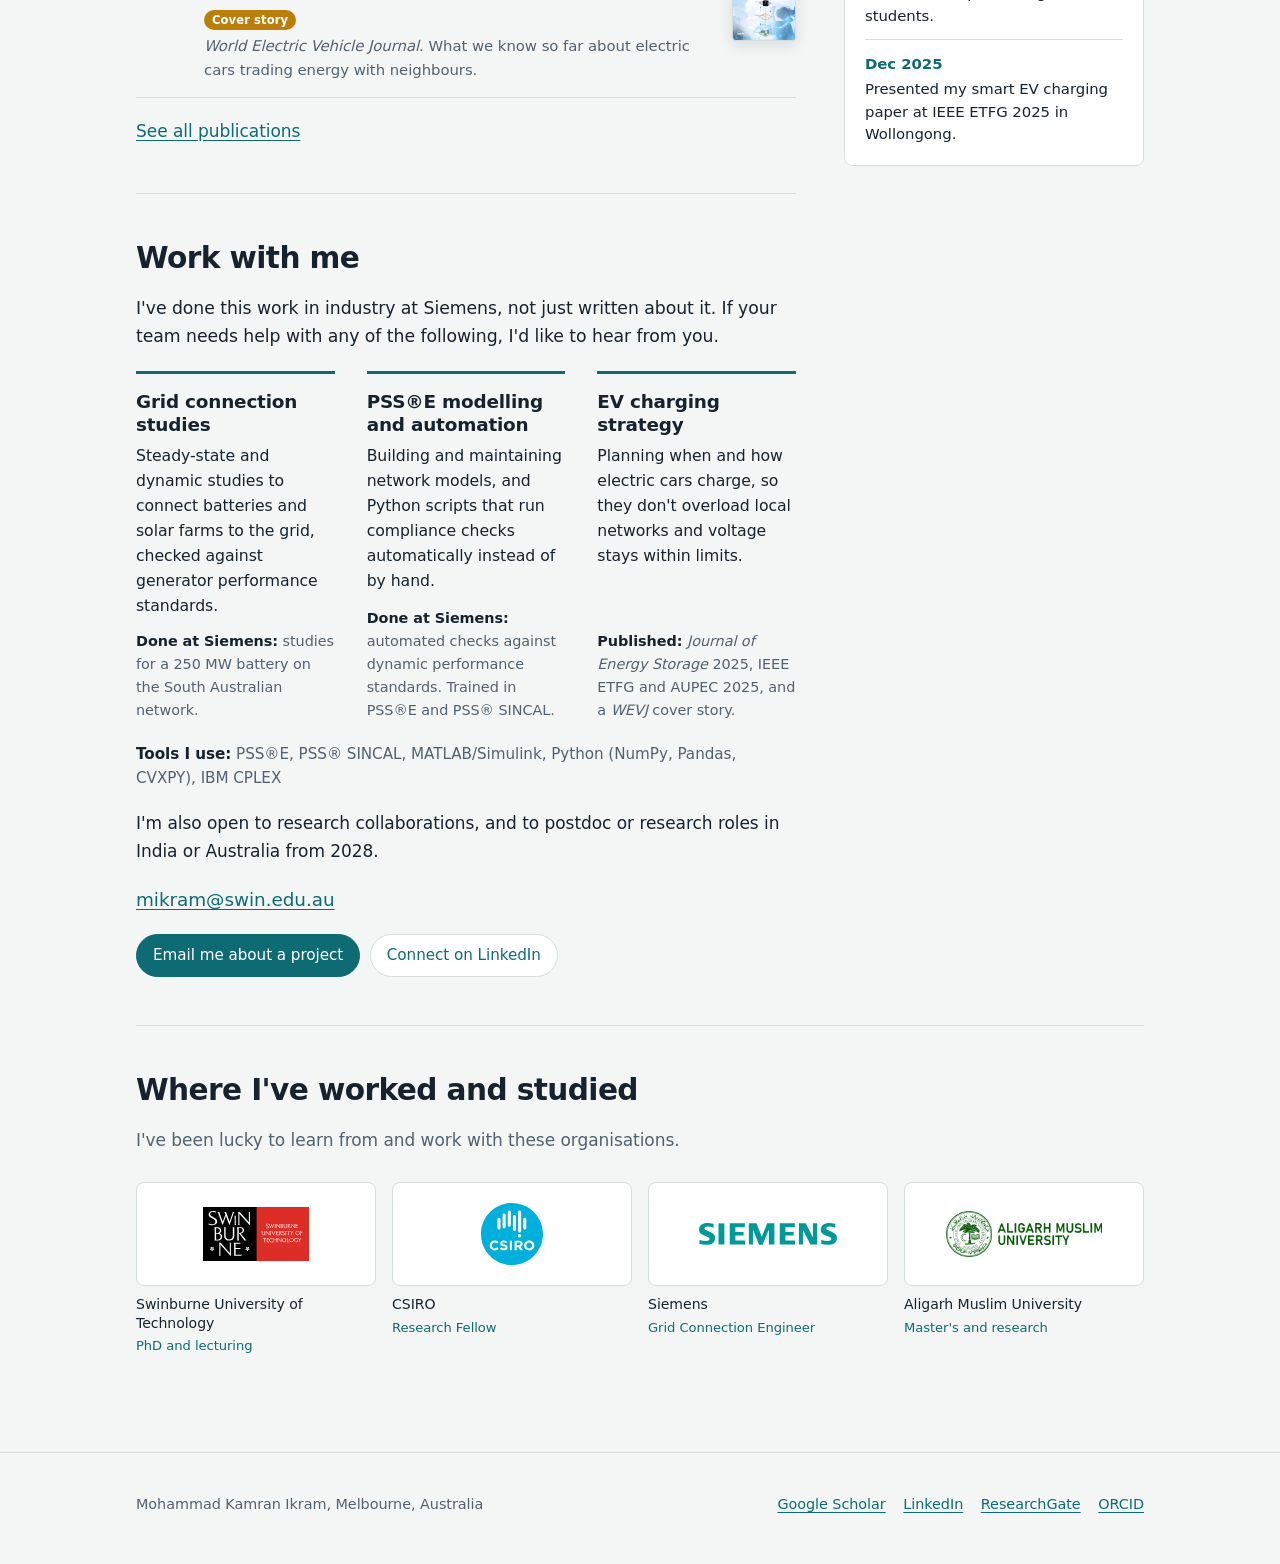
==== commit 8284cc5d: "Remove Federation University from site and public CV; logo strip to four Co-Authored-By: Claude Sonn" ====
--- a/index.html
+++ b/index.html
@@ -75,7 +75,7 @@
   ]
 }
 </script>
-<link rel="stylesheet" href="style.css?v=17">
+<link rel="stylesheet" href="style.css?v=18">
 </head>
 <body>
 
@@ -210,7 +210,6 @@
       <li><a href="https://www.swinburne.edu.au/"><span class="logo"><img class="lg-swinburne" src="images/logos/swinburne.svg" alt="Swinburne University of Technology" loading="lazy"></span><span class="org-name">Swinburne University of Technology</span><span class="org-meta">PhD and lecturing</span></a></li>
       <li><a href="https://www.csiro.au/"><span class="logo"><img class="lg-csiro" src="images/logos/csiro.svg" alt="CSIRO" loading="lazy"></span><span class="org-name">CSIRO</span><span class="org-meta">Research Fellow</span></a></li>
       <li><a href="https://www.siemens.com/au/en.html"><span class="logo"><img class="lg-siemens" src="images/logos/siemens.svg" alt="Siemens" loading="lazy"></span><span class="org-name">Siemens</span><span class="org-meta">Grid Connection Engineer</span></a></li>
-      <li><a href="https://federation.edu.au/"><span class="logo"><img class="lg-federation" src="images/logos/federation.svg" alt="Federation University Australia" loading="lazy"></span><span class="org-name">Federation University Australia</span><span class="org-meta">Associate Researcher</span></a></li>
       <li><a href="https://www.amu.ac.in/"><span class="logo"><img class="lg-amu" src="images/logos/amu.svg" alt="Aligarh Muslim University" loading="lazy"></span><span class="org-name">Aligarh Muslim University</span><span class="org-meta">Master's and research</span></a></li>
     </ul>
   </section>
--- a/style.css
+++ b/style.css
@@ -250,7 +250,7 @@
 
 /* organisations strip */
 .orgs-intro{color:var(--muted)}
-.orgs{list-style:none;margin:.5rem 0 0;padding:0;display:grid;grid-template-columns:repeat(5,minmax(0,1fr));gap:1rem}
+.orgs{list-style:none;margin:.5rem 0 0;padding:0;display:grid;grid-template-columns:repeat(4,minmax(0,1fr));gap:1rem}
 .orgs li{min-width:0}
 .orgs a{display:flex;flex-direction:column;gap:.6rem;height:100%;text-decoration:none;color:var(--ink)}
 .orgs .logo{display:flex;align-items:center;justify-content:center;height:104px;padding:12px 16px;
@@ -260,7 +260,6 @@
 .orgs .lg-swinburne{height:54px}
 .orgs .lg-csiro{height:62px}
 .orgs .lg-siemens{height:22px}
-.orgs .lg-federation{height:40px}
 .orgs .lg-amu{height:46px}
 .orgs .org-name{font-size:.88rem;font-weight:500;line-height:1.3}
 .orgs .org-meta{font-size:.82rem;color:var(--grid);font-weight:500;margin-top:-.4rem}
@@ -278,7 +277,6 @@
   .about-split{grid-template-columns:1fr}
   .about-photo{max-width:280px}
   .orgs{grid-template-columns:repeat(2,minmax(0,1fr))}
-  .orgs li:last-child{grid-column:1/-1}
   .topic{grid-template-columns:1fr;gap:1rem}
   .timeline li{grid-template-columns:1fr;gap:.25rem}
   .bar .wrap{flex-wrap:wrap;padding-block:.6rem;gap:.4rem 1.25rem}
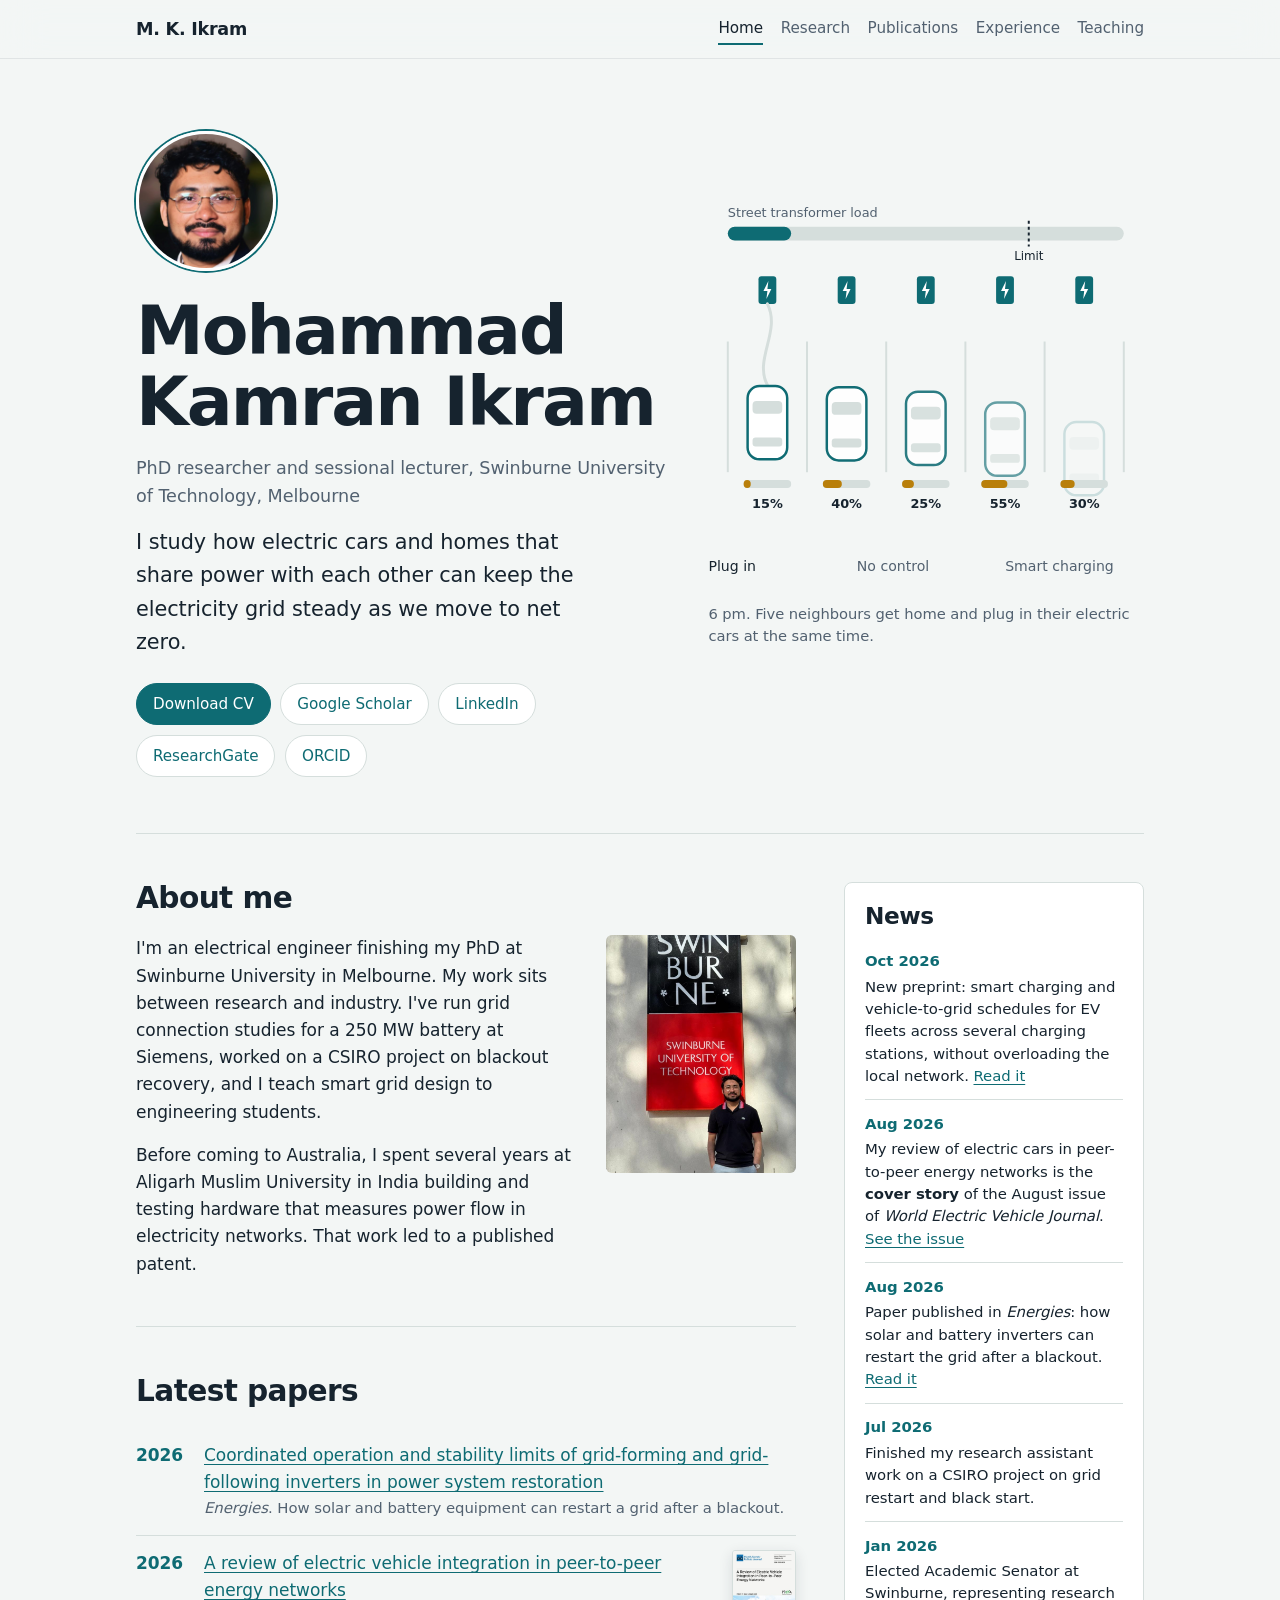
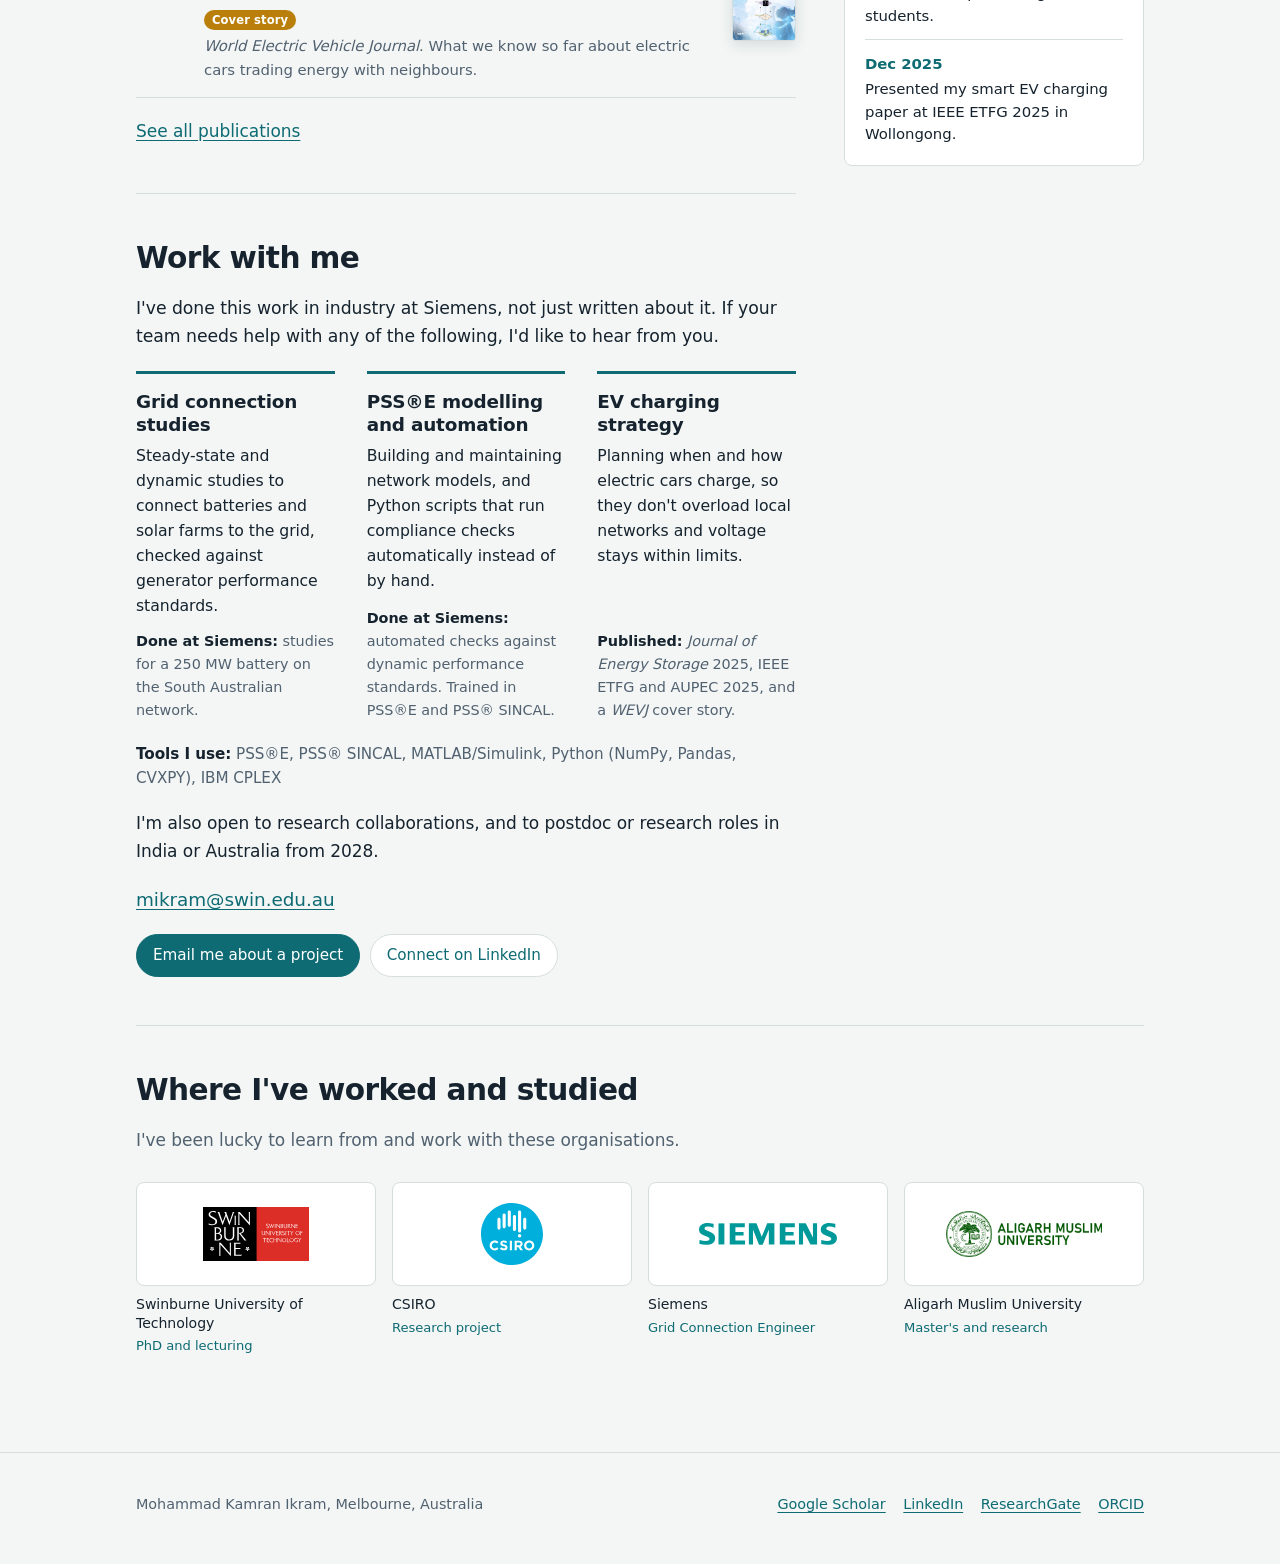
==== commit 036f9b6c: "Correct CSIRO: research assistant on a CSIRO project, not a CSIRO Research Fellow Co-Authored-By: Cl" ====
--- a/index.html
+++ b/index.html
@@ -138,7 +138,7 @@
     <h2 id="h-about">About me</h2>
     <div class="about-split">
     <div class="stack">
-      <p>I'm an electrical engineer finishing my PhD at Swinburne University in Melbourne. My work sits between research and industry. I've run grid connection studies for a 250 MW battery at Siemens, tested blackout recovery methods at CSIRO, and I teach smart grid design to engineering students.</p>
+      <p>I'm an electrical engineer finishing my PhD at Swinburne University in Melbourne. My work sits between research and industry. I've run grid connection studies for a 250 MW battery at Siemens, worked on a CSIRO project on blackout recovery, and I teach smart grid design to engineering students.</p>
       <p>Before coming to Australia, I spent several years at Aligarh Muslim University in India building and testing hardware that measures power flow in electricity networks. That work led to a published patent.</p>
     </div>
     <figure class="photo about-photo">
@@ -196,7 +196,7 @@
       <li><time datetime="2026-10">Oct 2026</time><span>New preprint: smart charging and vehicle-to-grid schedules for EV fleets across several charging stations, without overloading the local network. <a href="https://doi.org/10.2139/ssrn.7602178">Read it</a></span></li>
       <li><time datetime="2026-08">Aug 2026</time><span>My review of electric cars in peer-to-peer energy networks is the <strong>cover story</strong> of the August issue of <em>World Electric Vehicle Journal</em>. <a href="https://www.mdpi.com/2032-6653/17/8">See the issue</a></span></li>
       <li><time datetime="2026-08">Aug 2026</time><span>Paper published in <em>Energies</em>: how solar and battery inverters can restart the grid after a blackout. <a href="https://doi.org/10.3390/en19163875">Read it</a></span></li>
-      <li><time datetime="2026-07">Jul 2026</time><span>Finished my Research Fellow role at CSIRO, working on grid restart and black start.</span></li>
+      <li><time datetime="2026-07">Jul 2026</time><span>Finished my research assistant work on a CSIRO project on grid restart and black start.</span></li>
       <li><time datetime="2026-01">Jan 2026</time><span>Elected Academic Senator at Swinburne, representing research students.</span></li>
       <li><time datetime="2025-12">Dec 2025</time><span>Presented my smart EV charging paper at IEEE ETFG 2025 in Wollongong.</span></li>
     </ul>
@@ -208,7 +208,7 @@
     <p class="orgs-intro">I've been lucky to learn from and work with these organisations.</p>
     <ul class="orgs">
       <li><a href="https://www.swinburne.edu.au/"><span class="logo"><img class="lg-swinburne" src="images/logos/swinburne.svg" alt="Swinburne University of Technology" loading="lazy"></span><span class="org-name">Swinburne University of Technology</span><span class="org-meta">PhD and lecturing</span></a></li>
-      <li><a href="https://www.csiro.au/"><span class="logo"><img class="lg-csiro" src="images/logos/csiro.svg" alt="CSIRO" loading="lazy"></span><span class="org-name">CSIRO</span><span class="org-meta">Research Fellow</span></a></li>
+      <li><a href="https://www.csiro.au/"><span class="logo"><img class="lg-csiro" src="images/logos/csiro.svg" alt="CSIRO" loading="lazy"></span><span class="org-name">CSIRO</span><span class="org-meta">Research project</span></a></li>
       <li><a href="https://www.siemens.com/au/en.html"><span class="logo"><img class="lg-siemens" src="images/logos/siemens.svg" alt="Siemens" loading="lazy"></span><span class="org-name">Siemens</span><span class="org-meta">Grid Connection Engineer</span></a></li>
       <li><a href="https://www.amu.ac.in/"><span class="logo"><img class="lg-amu" src="images/logos/amu.svg" alt="Aligarh Muslim University" loading="lazy"></span><span class="org-name">Aligarh Muslim University</span><span class="org-meta">Master's and research</span></a></li>
     </ul>
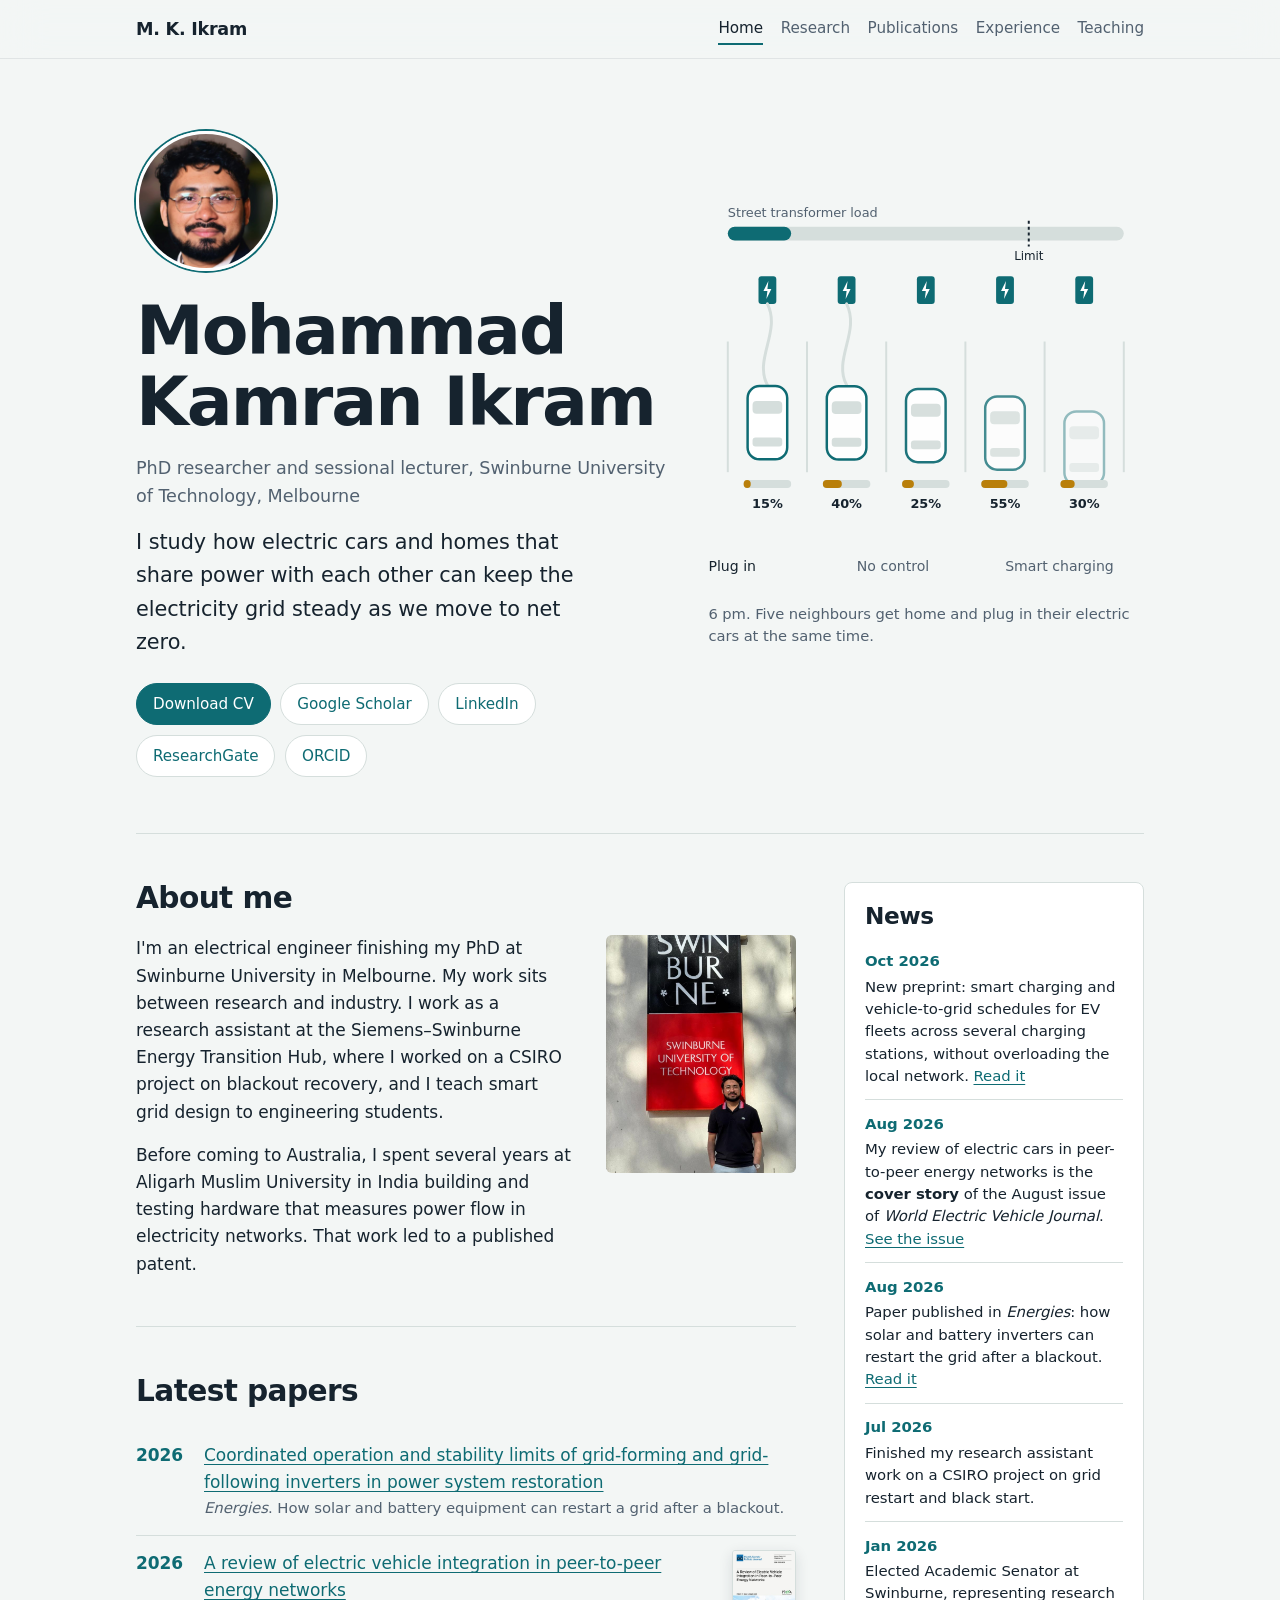
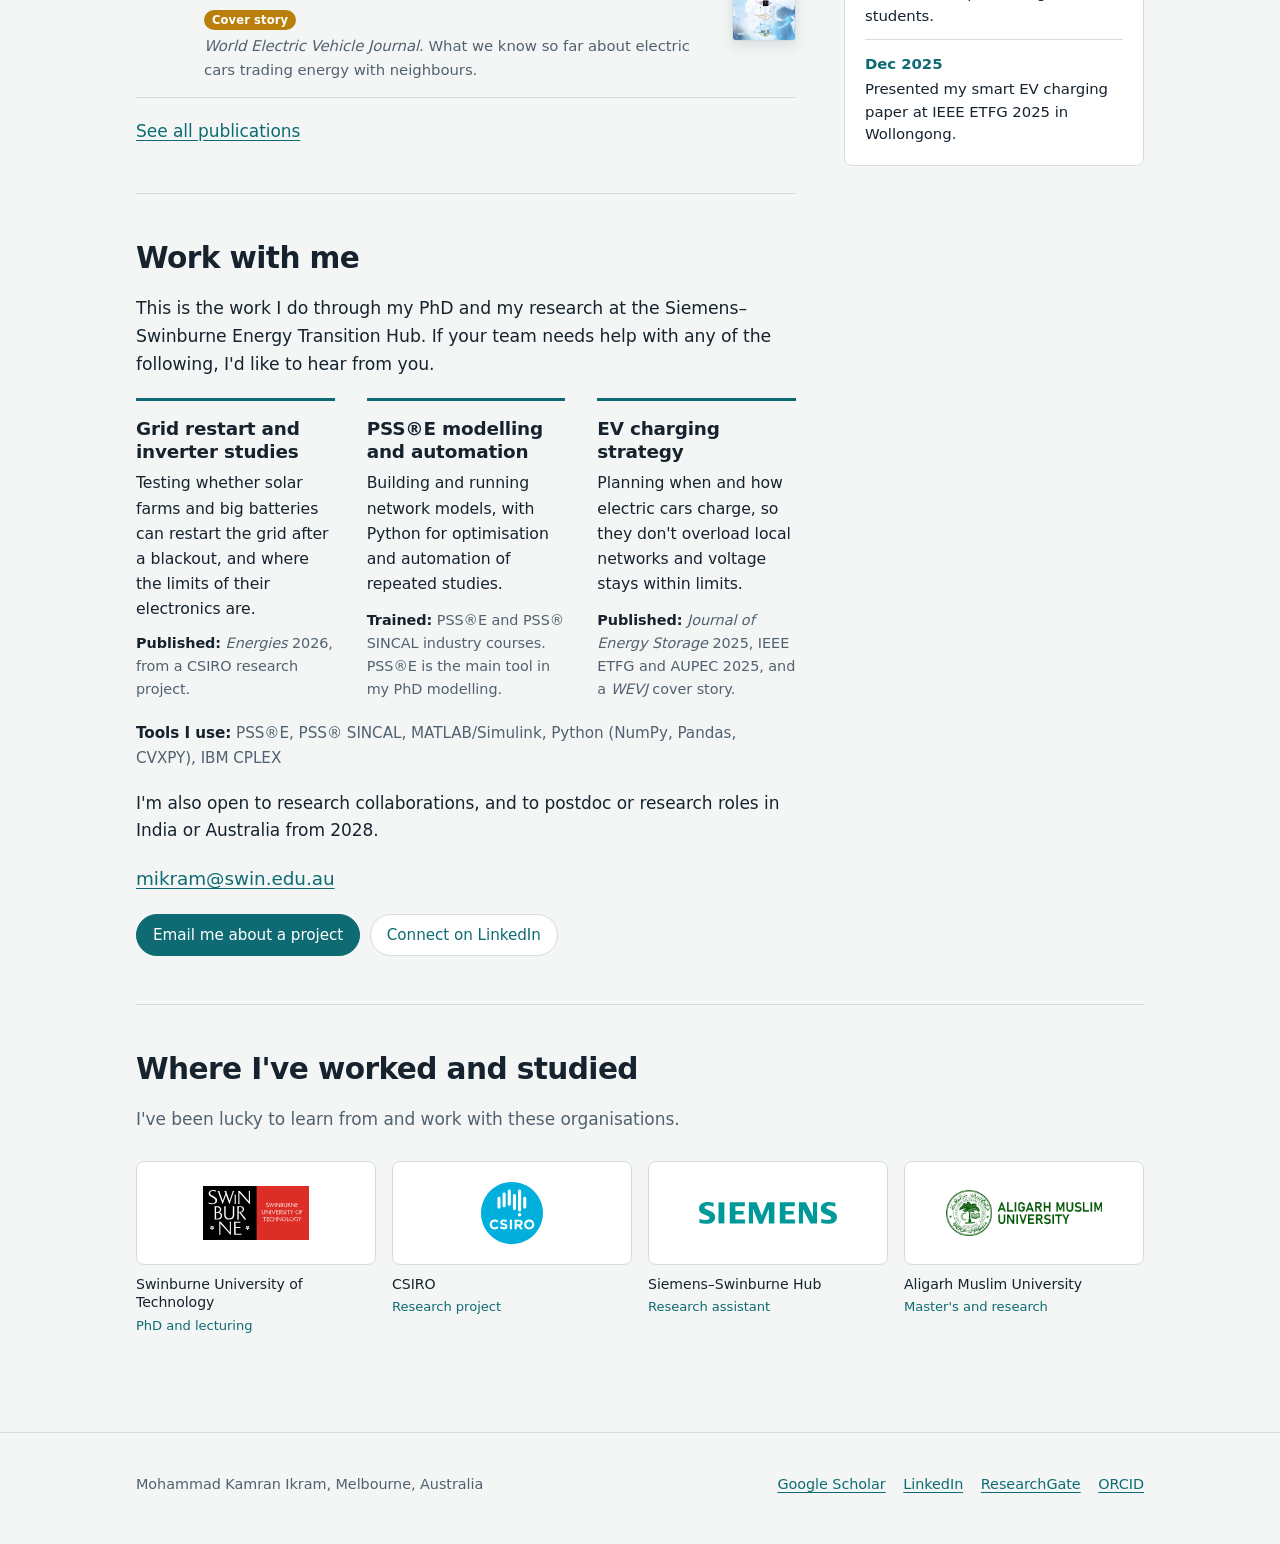
==== commit 41c59817: "Site: remove Siemens grid-connection job claims; describe Hub research assistant work Co-Authored-By" ====
--- a/index.html
+++ b/index.html
@@ -138,7 +138,7 @@
     <h2 id="h-about">About me</h2>
     <div class="about-split">
     <div class="stack">
-      <p>I'm an electrical engineer finishing my PhD at Swinburne University in Melbourne. My work sits between research and industry. I've run grid connection studies for a 250 MW battery at Siemens, worked on a CSIRO project on blackout recovery, and I teach smart grid design to engineering students.</p>
+      <p>I'm an electrical engineer finishing my PhD at Swinburne University in Melbourne. My work sits between research and industry. I work as a research assistant at the Siemens–Swinburne Energy Transition Hub, where I worked on a CSIRO project on blackout recovery, and I teach smart grid design to engineering students.</p>
       <p>Before coming to Australia, I spent several years at Aligarh Muslim University in India building and testing hardware that measures power flow in electricity networks. That work led to a published patent.</p>
     </div>
     <figure class="photo about-photo">
@@ -161,17 +161,17 @@
 
   <section id="work" aria-labelledby="h-work">
     <h2 id="h-work">Work with me</h2>
-    <p class="work-intro">I've done this work in industry at Siemens, not just written about it. If your team needs help with any of the following, I'd like to hear from you.</p>
+    <p class="work-intro">This is the work I do through my PhD and my research at the Siemens–Swinburne Energy Transition Hub. If your team needs help with any of the following, I'd like to hear from you.</p>
     <div class="services">
       <article class="service">
-        <h3>Grid connection studies</h3>
-        <p>Steady-state and dynamic studies to connect batteries and solar farms to the grid, checked against generator performance standards.</p>
-        <p class="proof"><span>Done at Siemens:</span> studies for a 250 MW battery on the South Australian network.</p>
+        <h3>Grid restart and inverter studies</h3>
+        <p>Testing whether solar farms and big batteries can restart the grid after a blackout, and where the limits of their electronics are.</p>
+        <p class="proof"><span>Published:</span> <em>Energies</em> 2026, from a CSIRO research project.</p>
       </article>
       <article class="service">
         <h3>PSS®E modelling and automation</h3>
-        <p>Building and maintaining network models, and Python scripts that run compliance checks automatically instead of by hand.</p>
-        <p class="proof"><span>Done at Siemens:</span> automated checks against dynamic performance standards. Trained in PSS®E and PSS® SINCAL.</p>
+        <p>Building and running network models, with Python for optimisation and automation of repeated studies.</p>
+        <p class="proof"><span>Trained:</span> PSS®E and PSS® SINCAL industry courses. PSS®E is the main tool in my PhD modelling.</p>
       </article>
       <article class="service">
         <h3>EV charging strategy</h3>
@@ -209,7 +209,7 @@
     <ul class="orgs">
       <li><a href="https://www.swinburne.edu.au/"><span class="logo"><img class="lg-swinburne" src="images/logos/swinburne.svg" alt="Swinburne University of Technology" loading="lazy"></span><span class="org-name">Swinburne University of Technology</span><span class="org-meta">PhD and lecturing</span></a></li>
       <li><a href="https://www.csiro.au/"><span class="logo"><img class="lg-csiro" src="images/logos/csiro.svg" alt="CSIRO" loading="lazy"></span><span class="org-name">CSIRO</span><span class="org-meta">Research project</span></a></li>
-      <li><a href="https://www.siemens.com/au/en.html"><span class="logo"><img class="lg-siemens" src="images/logos/siemens.svg" alt="Siemens" loading="lazy"></span><span class="org-name">Siemens</span><span class="org-meta">Grid Connection Engineer</span></a></li>
+      <li><a href="https://www.siemens.com/au/en.html"><span class="logo"><img class="lg-siemens" src="images/logos/siemens.svg" alt="Siemens" loading="lazy"></span><span class="org-name">Siemens–Swinburne Hub</span><span class="org-meta">Research assistant</span></a></li>
       <li><a href="https://www.amu.ac.in/"><span class="logo"><img class="lg-amu" src="images/logos/amu.svg" alt="Aligarh Muslim University" loading="lazy"></span><span class="org-name">Aligarh Muslim University</span><span class="org-meta">Master's and research</span></a></li>
     </ul>
   </section>
